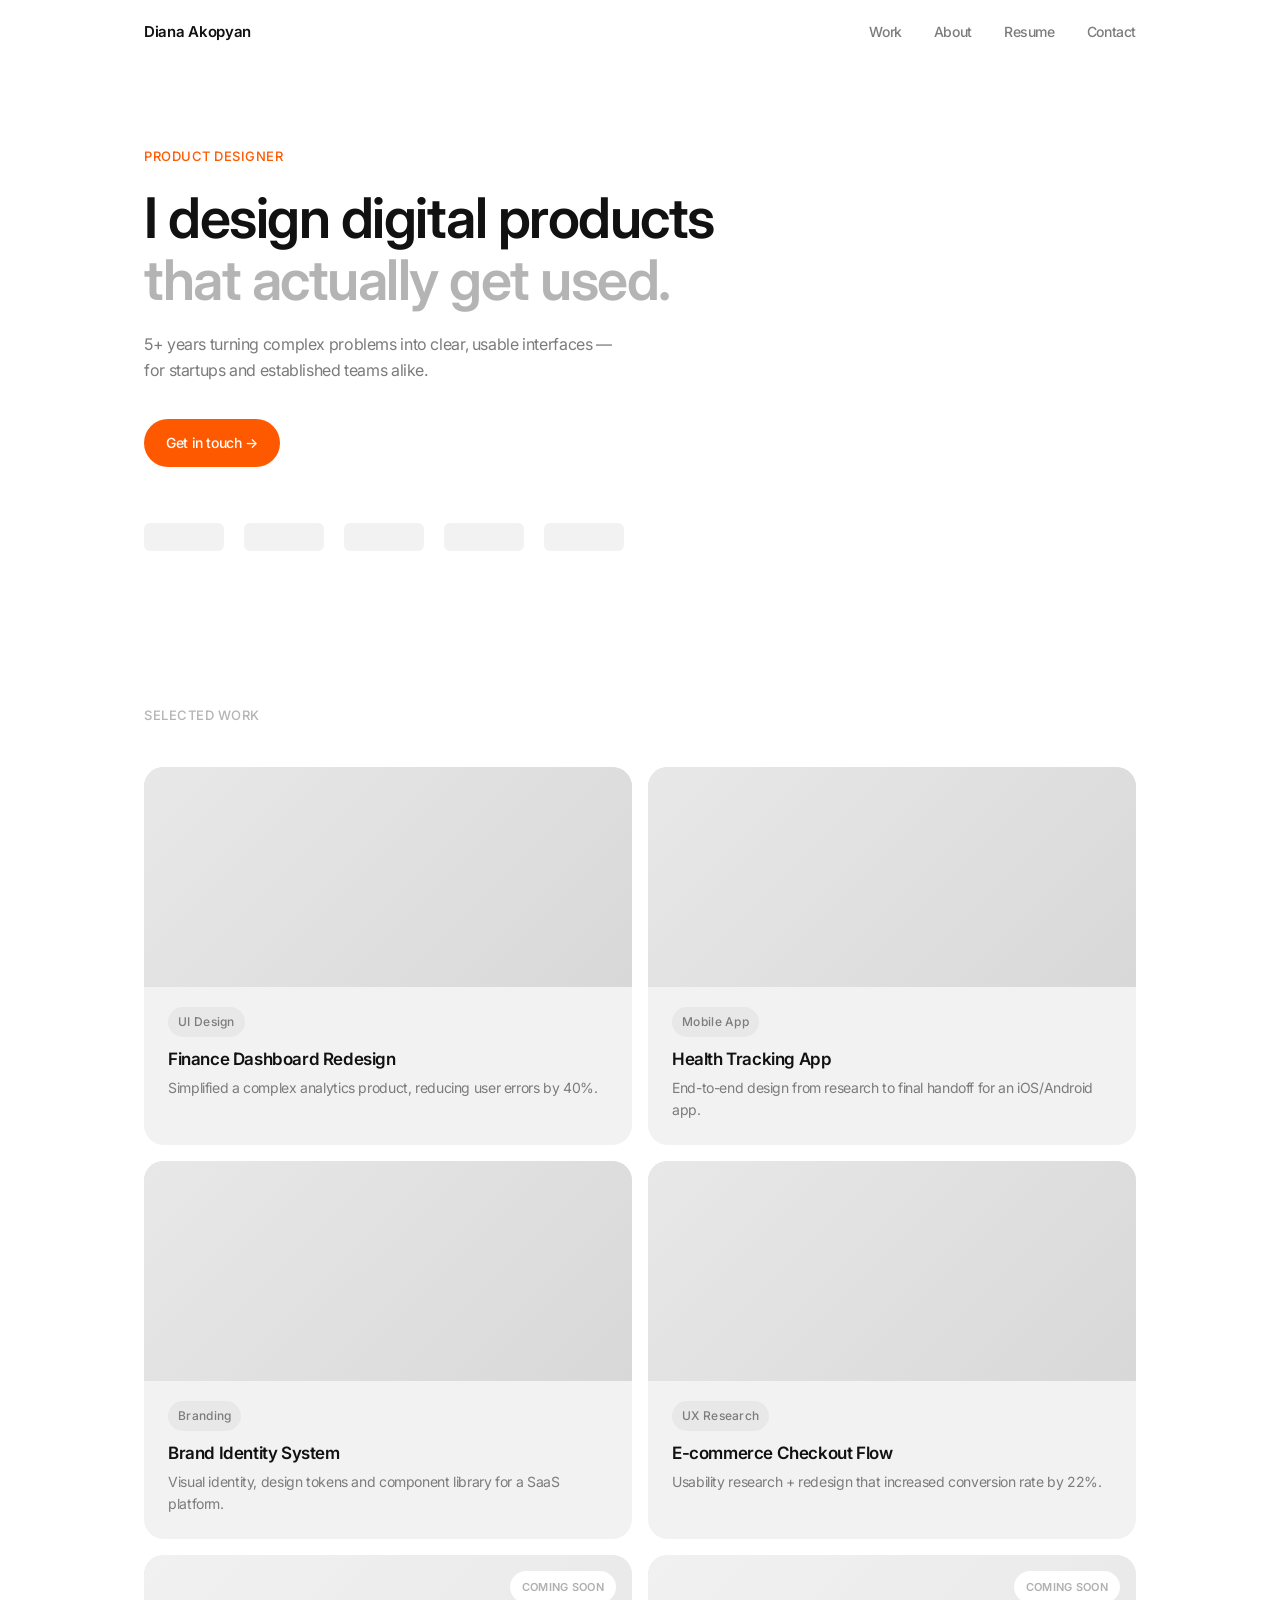
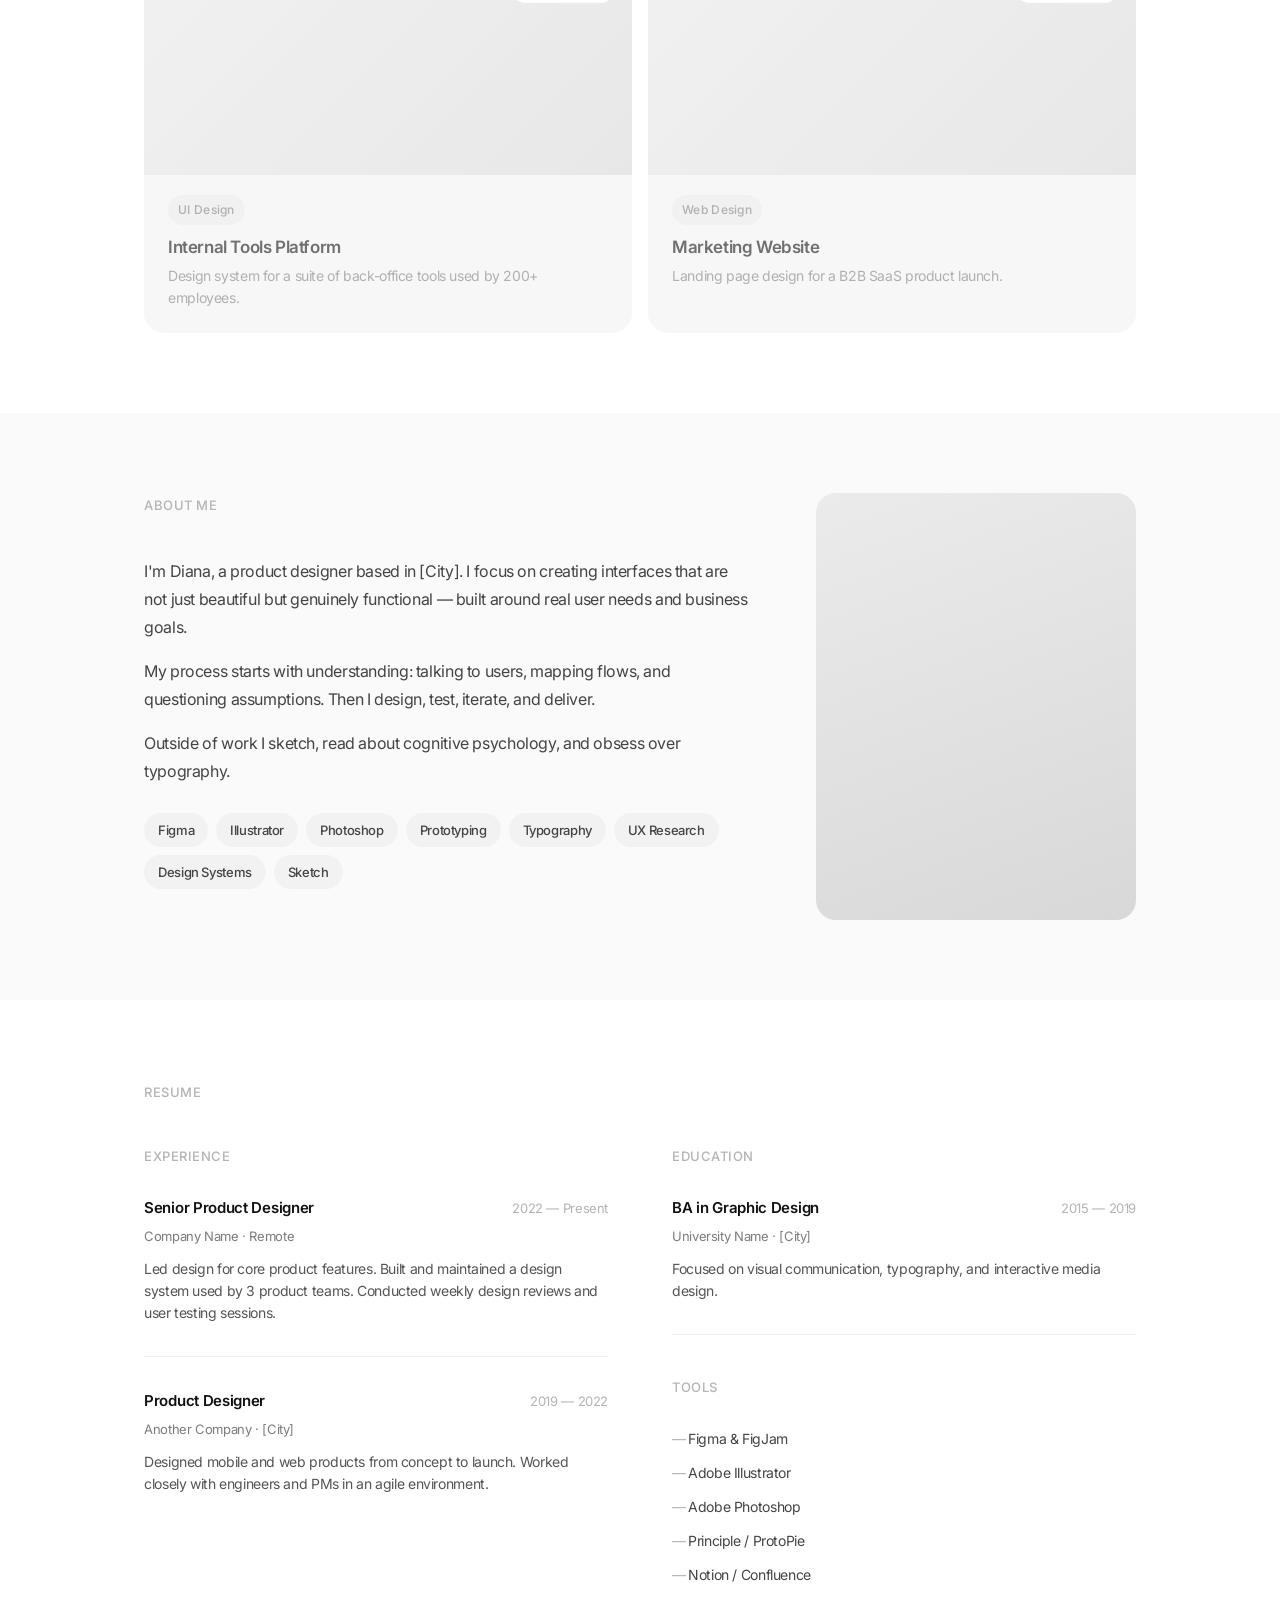
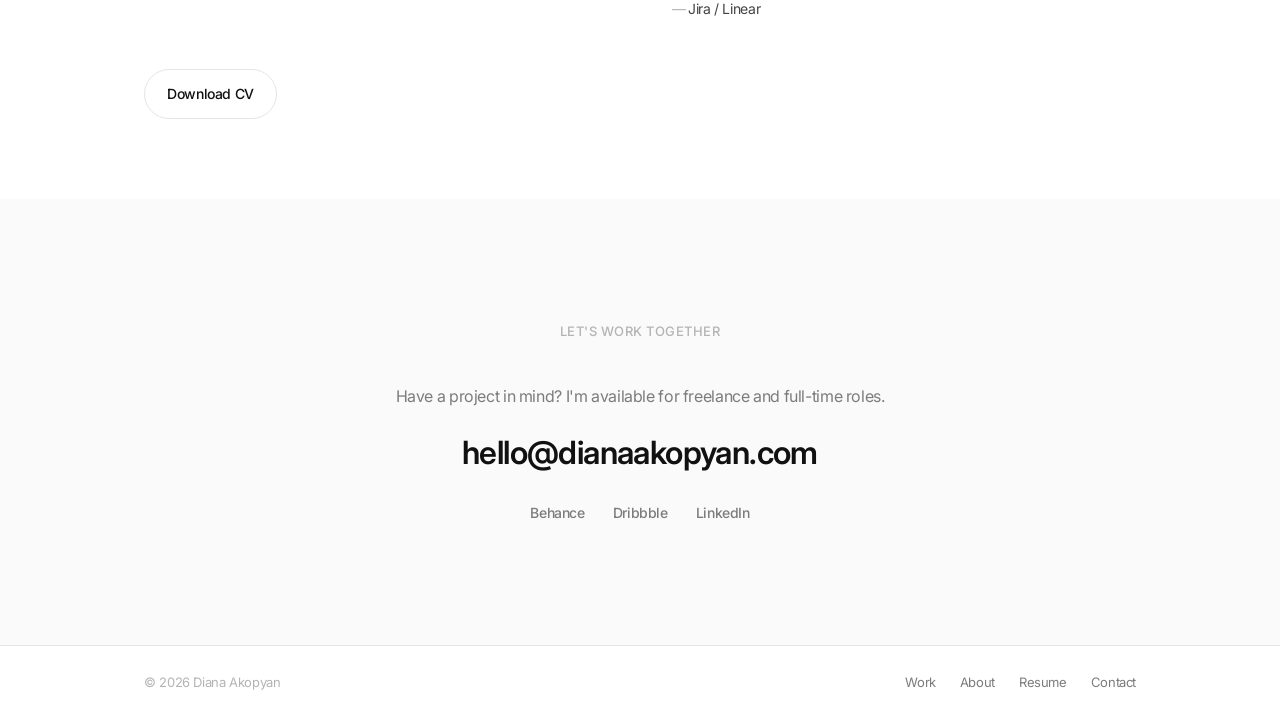
==== index.html @ f7a75a5f "Initial portfolio release" ====
<!DOCTYPE html>
<html lang="en">
<head>
  <meta charset="UTF-8" />
  <meta name="viewport" content="width=device-width, initial-scale=1.0" />
  <title>Diana Akopyan — Designer</title>
  <link rel="preconnect" href="https://fonts.googleapis.com" />
  <link rel="preconnect" href="https://fonts.gstatic.com" crossorigin />
  <link href="https://fonts.googleapis.com/css2?family=Inter:wght@400;500;600&display=swap" rel="stylesheet" />
  <link rel="stylesheet" href="css/styles.css" />
</head>
<body>

  <!-- HEADER -->
  <header class="header" id="header">
    <div class="container header__inner">
      <a href="#" class="header__logo">Diana Akopyan</a>
      <nav class="header__nav">
        <a href="#work" class="header__link">Work</a>
        <a href="#about" class="header__link">About</a>
        <a href="#resume" class="header__link">Resume</a>
        <a href="#contact" class="header__link">Contact</a>
      </nav>
      <button class="header__menu-btn" aria-label="Menu" id="menuBtn">
        <span></span><span></span>
      </button>
    </div>
  </header>

  <!-- MOBILE MENU -->
  <div class="mobile-menu" id="mobileMenu">
    <button class="mobile-menu__close" id="menuClose" aria-label="Close">✕</button>
    <nav class="mobile-menu__nav">
      <a href="#work" class="mobile-menu__link">Work</a>
      <a href="#about" class="mobile-menu__link">About</a>
      <a href="#resume" class="mobile-menu__link">Resume</a>
      <a href="#contact" class="mobile-menu__link">Contact</a>
    </nav>
  </div>

  <!-- HERO -->
  <section class="hero" id="hero">
    <div class="container">
      <p class="hero__label">Product Designer</p>
      <h1 class="hero__title">
        I design digital products<br />
        <span class="hero__title--muted">that actually get used.</span>
      </h1>
      <p class="hero__sub">5+ years turning complex problems into clear, usable interfaces — for startups and established teams alike.</p>
      <a href="#contact" class="btn btn--accent">Get in touch →</a>

      <div class="hero__logos">
        <span class="logo-placeholder"></span>
        <span class="logo-placeholder"></span>
        <span class="logo-placeholder"></span>
        <span class="logo-placeholder"></span>
        <span class="logo-placeholder"></span>
      </div>
    </div>
  </section>

  <!-- WORK -->
  <section class="section" id="work">
    <div class="container">
      <h2 class="section__title">Selected Work</h2>
      <div class="cases">

        <article class="case-card">
          <div class="case-card__image"></div>
          <div class="case-card__body">
            <span class="case-card__tag">UI Design</span>
            <h3 class="case-card__name">Finance Dashboard Redesign</h3>
            <p class="case-card__desc">Simplified a complex analytics product, reducing user errors by 40%.</p>
          </div>
        </article>

        <article class="case-card">
          <div class="case-card__image"></div>
          <div class="case-card__body">
            <span class="case-card__tag">Mobile App</span>
            <h3 class="case-card__name">Health Tracking App</h3>
            <p class="case-card__desc">End-to-end design from research to final handoff for an iOS/Android app.</p>
          </div>
        </article>

        <article class="case-card">
          <div class="case-card__image"></div>
          <div class="case-card__body">
            <span class="case-card__tag">Branding</span>
            <h3 class="case-card__name">Brand Identity System</h3>
            <p class="case-card__desc">Visual identity, design tokens and component library for a SaaS platform.</p>
          </div>
        </article>

        <article class="case-card">
          <div class="case-card__image"></div>
          <div class="case-card__body">
            <span class="case-card__tag">UX Research</span>
            <h3 class="case-card__name">E-commerce Checkout Flow</h3>
            <p class="case-card__desc">Usability research + redesign that increased conversion rate by 22%.</p>
          </div>
        </article>

        <article class="case-card case-card--soon">
          <div class="case-card__image"></div>
          <div class="case-card__body">
            <span class="case-card__tag">UI Design</span>
            <h3 class="case-card__name">Internal Tools Platform</h3>
            <p class="case-card__desc">Design system for a suite of back-office tools used by 200+ employees.</p>
          </div>
          <span class="case-card__badge">Coming soon</span>
        </article>

        <article class="case-card case-card--soon">
          <div class="case-card__image"></div>
          <div class="case-card__body">
            <span class="case-card__tag">Web Design</span>
            <h3 class="case-card__name">Marketing Website</h3>
            <p class="case-card__desc">Landing page design for a B2B SaaS product launch.</p>
          </div>
          <span class="case-card__badge">Coming soon</span>
        </article>

      </div>
    </div>
  </section>

  <!-- ABOUT -->
  <section class="section section--alt" id="about">
    <div class="container about">
      <div class="about__text">
        <h2 class="section__title">About Me</h2>
        <p>I'm Diana, a product designer based in [City]. I focus on creating interfaces that are not just beautiful but genuinely functional — built around real user needs and business goals.</p>
        <p>My process starts with understanding: talking to users, mapping flows, and questioning assumptions. Then I design, test, iterate, and deliver.</p>
        <p>Outside of work I sketch, read about cognitive psychology, and obsess over typography.</p>
        <div class="about__skills">
          <span class="skill-tag">Figma</span>
          <span class="skill-tag">Illustrator</span>
          <span class="skill-tag">Photoshop</span>
          <span class="skill-tag">Prototyping</span>
          <span class="skill-tag">Typography</span>
          <span class="skill-tag">UX Research</span>
          <span class="skill-tag">Design Systems</span>
          <span class="skill-tag">Sketch</span>
        </div>
      </div>
      <div class="about__photo">
        <div class="about__photo-placeholder"></div>
      </div>
    </div>
  </section>

  <!-- RESUME -->
  <section class="section" id="resume">
    <div class="container">
      <h2 class="section__title">Resume</h2>
      <div class="resume">

        <div class="resume__col">
          <h3 class="resume__col-title">Experience</h3>

          <div class="resume__item">
            <div class="resume__item-header">
              <span class="resume__role">Senior Product Designer</span>
              <span class="resume__period">2022 — Present</span>
            </div>
            <span class="resume__company">Company Name · Remote</span>
            <p class="resume__desc">Led design for core product features. Built and maintained a design system used by 3 product teams. Conducted weekly design reviews and user testing sessions.</p>
          </div>

          <div class="resume__item">
            <div class="resume__item-header">
              <span class="resume__role">Product Designer</span>
              <span class="resume__period">2019 — 2022</span>
            </div>
            <span class="resume__company">Another Company · [City]</span>
            <p class="resume__desc">Designed mobile and web products from concept to launch. Worked closely with engineers and PMs in an agile environment.</p>
          </div>
        </div>

        <div class="resume__col">
          <h3 class="resume__col-title">Education</h3>

          <div class="resume__item">
            <div class="resume__item-header">
              <span class="resume__role">BA in Graphic Design</span>
              <span class="resume__period">2015 — 2019</span>
            </div>
            <span class="resume__company">University Name · [City]</span>
            <p class="resume__desc">Focused on visual communication, typography, and interactive media design.</p>
          </div>

          <h3 class="resume__col-title" style="margin-top: 40px;">Tools</h3>
          <ul class="resume__tools">
            <li>Figma & FigJam</li>
            <li>Adobe Illustrator</li>
            <li>Adobe Photoshop</li>
            <li>Principle / ProtoPie</li>
            <li>Notion / Confluence</li>
            <li>Jira / Linear</li>
          </ul>
        </div>

      </div>
      <div class="resume__cta">
        <a href="#" class="btn btn--outline">Download CV</a>
      </div>
    </div>
  </section>

  <!-- CONTACT -->
  <section class="section section--alt" id="contact">
    <div class="container contact">
      <h2 class="section__title">Let's Work Together</h2>
      <p class="contact__sub">Have a project in mind? I'm available for freelance and full-time roles.</p>
      <a href="mailto:hello@dianaakopyan.com" class="contact__email">hello@dianaakopyan.com</a>
      <div class="contact__socials">
        <a href="#" class="contact__social-link">Behance</a>
        <a href="#" class="contact__social-link">Dribbble</a>
        <a href="#" class="contact__social-link">LinkedIn</a>
      </div>
    </div>
  </section>

  <!-- FOOTER -->
  <footer class="footer">
    <div class="container footer__inner">
      <span class="footer__copy">© 2026 Diana Akopyan</span>
      <nav class="footer__nav">
        <a href="#work" class="footer__link">Work</a>
        <a href="#about" class="footer__link">About</a>
        <a href="#resume" class="footer__link">Resume</a>
        <a href="#contact" class="footer__link">Contact</a>
      </nav>
    </div>
  </footer>

  <script src="js/script.js"></script>
</body>
</html>
---- css/styles.css ----
/* ========================
   RESET & BASE
   ======================== */
*, *::before, *::after {
  box-sizing: border-box;
  margin: 0;
  padding: 0;
}

html {
  scroll-behavior: smooth;
}

body {
  font-family: 'Inter', -apple-system, BlinkMacSystemFont, 'Segoe UI', sans-serif;
  font-size: 16px;
  line-height: 24px;
  letter-spacing: -0.375px;
  color: #111111;
  background: #ffffff;
  -webkit-font-smoothing: antialiased;
}

a {
  color: inherit;
  text-decoration: none;
}

ul { list-style: none; }

img { display: block; max-width: 100%; }

/* ========================
   CONTAINER
   ======================== */
.container {
  max-width: 1040px;
  margin: 0 auto;
  padding: 0 20px;
}

@media (min-width: 640px) {
  .container { padding: 0 24px; }
}

/* ========================
   HEADER
   ======================== */
.header {
  position: sticky;
  top: 0;
  z-index: 100;
  background: #ffffff;
  height: 64px;
  border-bottom: 1px solid transparent;
  transition: border-color 0.2s ease;
}

.header.scrolled {
  border-color: #e5e5e5;
}

.header__inner {
  display: flex;
  align-items: center;
  justify-content: space-between;
  height: 100%;
}

.header__logo {
  font-size: 15px;
  font-weight: 600;
  letter-spacing: -0.3px;
  color: #111111;
}

.header__nav {
  display: flex;
  gap: 32px;
}

.header__link {
  font-size: 14px;
  font-weight: 500;
  color: #7c7c7c;
  transition: color 0.15s ease;
}

.header__link:hover,
.header__link.active {
  color: #111111;
}

.header__menu-btn {
  display: none;
  flex-direction: column;
  justify-content: center;
  gap: 5px;
  width: 32px;
  height: 32px;
  background: none;
  border: none;
  cursor: pointer;
  padding: 4px;
}

.header__menu-btn span {
  display: block;
  width: 100%;
  height: 1.5px;
  background: #111111;
  border-radius: 2px;
  transition: 0.2s ease;
}

@media (max-width: 640px) {
  .header__nav { display: none; }
  .header__menu-btn { display: flex; }
}

/* ========================
   MOBILE MENU
   ======================== */
.mobile-menu {
  display: none;
  position: fixed;
  inset: 0;
  z-index: 200;
  background: #ffffff;
  flex-direction: column;
  align-items: center;
  justify-content: center;
  gap: 32px;
}

.mobile-menu.open {
  display: flex;
}

.mobile-menu__close {
  position: absolute;
  top: 20px;
  right: 24px;
  font-size: 20px;
  background: none;
  border: none;
  cursor: pointer;
  color: #111111;
  line-height: 1;
}

.mobile-menu__nav {
  display: flex;
  flex-direction: column;
  align-items: center;
  gap: 28px;
}

.mobile-menu__link {
  font-size: 28px;
  font-weight: 600;
  letter-spacing: -0.5px;
  color: #111111;
  transition: color 0.15s;
}

.mobile-menu__link:hover {
  color: #ff5900;
}

/* ========================
   BUTTONS
   ======================== */
.btn {
  display: inline-flex;
  align-items: center;
  gap: 6px;
  padding: 12px 22px;
  font-family: inherit;
  font-size: 14px;
  font-weight: 500;
  border-radius: 9999px;
  cursor: pointer;
  transition: transform 0.2s ease, box-shadow 0.2s ease, background 0.15s ease;
  border: none;
}

.btn--accent {
  background: #ff5900;
  color: #ffffff;
}

.btn--accent:hover {
  background: #e04f00;
  transform: translateY(-1px);
  box-shadow: 0 4px 16px rgba(255, 89, 0, 0.25);
}

.btn--outline {
  background: transparent;
  color: #111111;
  border: 1.5px solid #e5e5e5;
}

.btn--outline:hover {
  border-color: #111111;
  transform: translateY(-1px);
}

/* ========================
   HERO
   ======================== */
.hero {
  padding: 80px 0 72px;
}

.hero__label {
  font-size: 13px;
  font-weight: 500;
  letter-spacing: 0.5px;
  text-transform: uppercase;
  color: #ff5900;
  margin-bottom: 20px;
}

.hero__title {
  font-size: 48px;
  font-weight: 600;
  line-height: 1.1;
  letter-spacing: -1.5px;
  color: #111111;
  margin-bottom: 20px;
  max-width: 640px;
}

.hero__title--muted {
  color: #b4b4b4;
}

.hero__sub {
  font-size: 16px;
  color: #7c7c7c;
  max-width: 480px;
  margin-bottom: 36px;
  line-height: 26px;
}

.hero__logos {
  display: flex;
  align-items: center;
  gap: 20px;
  margin-top: 56px;
  flex-wrap: wrap;
}

.logo-placeholder {
  display: block;
  width: 80px;
  height: 28px;
  background: #f2f2f2;
  border-radius: 6px;
}

@media (min-width: 640px) {
  .hero__title { font-size: 56px; }
}

/* ========================
   SECTIONS
   ======================== */
.section {
  padding: 80px 0;
}

.section--alt {
  background: #fafafa;
}

.section__title {
  font-size: 13px;
  font-weight: 500;
  letter-spacing: 0.5px;
  text-transform: uppercase;
  color: #b4b4b4;
  margin-bottom: 40px;
}

/* ========================
   CASE CARDS
   ======================== */
.cases {
  display: grid;
  grid-template-columns: 1fr;
  gap: 16px;
}

@media (min-width: 640px) {
  .cases {
    grid-template-columns: repeat(2, 1fr);
  }
}

.case-card {
  position: relative;
  background: #f2f2f2;
  border-radius: 20px;
  overflow: hidden;
  transition: transform 0.2s ease, box-shadow 0.2s ease;
  cursor: pointer;
}

.case-card:hover {
  transform: translateY(-2px);
  box-shadow: 0 8px 32px rgba(0, 0, 0, 0.08);
}

.case-card__image {
  width: 100%;
  height: 220px;
  background: #e0e0e0;
  background-image: linear-gradient(135deg, #e8e8e8 0%, #d8d8d8 100%);
}

.case-card__body {
  padding: 20px 24px 24px;
}

.case-card__tag {
  display: inline-block;
  font-size: 12px;
  font-weight: 500;
  letter-spacing: 0.3px;
  color: #7c7c7c;
  background: #e8e8e8;
  border-radius: 9999px;
  padding: 3px 10px;
  margin-bottom: 10px;
}

.case-card__name {
  font-size: 17px;
  font-weight: 600;
  letter-spacing: -0.4px;
  color: #111111;
  margin-bottom: 6px;
}

.case-card__desc {
  font-size: 14px;
  color: #7c7c7c;
  line-height: 22px;
}

.case-card--soon {
  opacity: 0.6;
  pointer-events: none;
}

.case-card__badge {
  position: absolute;
  top: 16px;
  right: 16px;
  font-size: 11px;
  font-weight: 600;
  letter-spacing: 0.3px;
  text-transform: uppercase;
  background: #ffffff;
  color: #7c7c7c;
  border-radius: 9999px;
  padding: 4px 12px;
}

/* ========================
   ABOUT
   ======================== */
.about {
  display: grid;
  grid-template-columns: 1fr;
  gap: 48px;
  align-items: start;
}

@media (min-width: 640px) {
  .about {
    grid-template-columns: 1fr 320px;
    gap: 64px;
  }
}

.about__text p {
  color: #444444;
  margin-bottom: 16px;
  line-height: 28px;
}

.about__text p:last-of-type {
  margin-bottom: 28px;
}

.about__skills {
  display: flex;
  flex-wrap: wrap;
  gap: 8px;
  margin-top: 8px;
}

.skill-tag {
  font-size: 13px;
  font-weight: 500;
  color: #444444;
  background: #f2f2f2;
  border-radius: 9999px;
  padding: 5px 14px;
}

.about__photo-placeholder {
  width: 100%;
  aspect-ratio: 3 / 4;
  background: #f2f2f2;
  border-radius: 20px;
  background-image: linear-gradient(160deg, #ebebeb 0%, #d8d8d8 100%);
}

/* ========================
   RESUME
   ======================== */
.resume {
  display: grid;
  grid-template-columns: 1fr;
  gap: 48px;
}

@media (min-width: 640px) {
  .resume {
    grid-template-columns: repeat(2, 1fr);
    gap: 64px;
  }
}

.resume__col-title {
  font-size: 13px;
  font-weight: 500;
  letter-spacing: 0.5px;
  text-transform: uppercase;
  color: #b4b4b4;
  margin-bottom: 28px;
}

.resume__item {
  margin-bottom: 32px;
  padding-bottom: 32px;
  border-bottom: 1px solid #f0f0f0;
}

.resume__item:last-child {
  border-bottom: none;
  padding-bottom: 0;
}

.resume__item-header {
  display: flex;
  justify-content: space-between;
  align-items: baseline;
  gap: 12px;
  margin-bottom: 4px;
  flex-wrap: wrap;
}

.resume__role {
  font-size: 15px;
  font-weight: 600;
  letter-spacing: -0.3px;
  color: #111111;
}

.resume__period {
  font-size: 13px;
  color: #b4b4b4;
  white-space: nowrap;
}

.resume__company {
  display: block;
  font-size: 13px;
  color: #7c7c7c;
  margin-bottom: 10px;
}

.resume__desc {
  font-size: 14px;
  color: #555555;
  line-height: 22px;
}

.resume__tools {
  display: flex;
  flex-direction: column;
  gap: 10px;
}

.resume__tools li {
  font-size: 14px;
  color: #444444;
  padding-left: 16px;
  position: relative;
}

.resume__tools li::before {
  content: '—';
  position: absolute;
  left: 0;
  color: #b4b4b4;
}

.resume__cta {
  margin-top: 48px;
}

/* ========================
   CONTACT
   ======================== */
.contact {
  text-align: center;
  padding: 40px 0;
}

.contact__sub {
  font-size: 16px;
  color: #7c7c7c;
  margin-bottom: 32px;
  line-height: 26px;
}

.contact__email {
  display: inline-block;
  font-size: 24px;
  font-weight: 600;
  letter-spacing: -0.6px;
  color: #111111;
  margin-bottom: 36px;
  transition: color 0.15s ease;
}

.contact__email:hover {
  color: #ff5900;
}

@media (min-width: 640px) {
  .contact__email { font-size: 32px; }
}

.contact__socials {
  display: flex;
  justify-content: center;
  gap: 28px;
}

.contact__social-link {
  font-size: 14px;
  font-weight: 500;
  color: #7c7c7c;
  transition: color 0.15s ease;
}

.contact__social-link:hover {
  color: #111111;
}

/* ========================
   FOOTER
   ======================== */
.footer {
  padding: 24px 0;
  border-top: 1px solid #e5e5e5;
}

.footer__inner {
  display: flex;
  align-items: center;
  justify-content: space-between;
  flex-wrap: wrap;
  gap: 12px;
}

.footer__copy {
  font-size: 13px;
  color: #b4b4b4;
}

.footer__nav {
  display: flex;
  gap: 24px;
}

.footer__link {
  font-size: 13px;
  color: #7c7c7c;
  transition: color 0.15s ease;
}

.footer__link:hover {
  color: #111111;
}
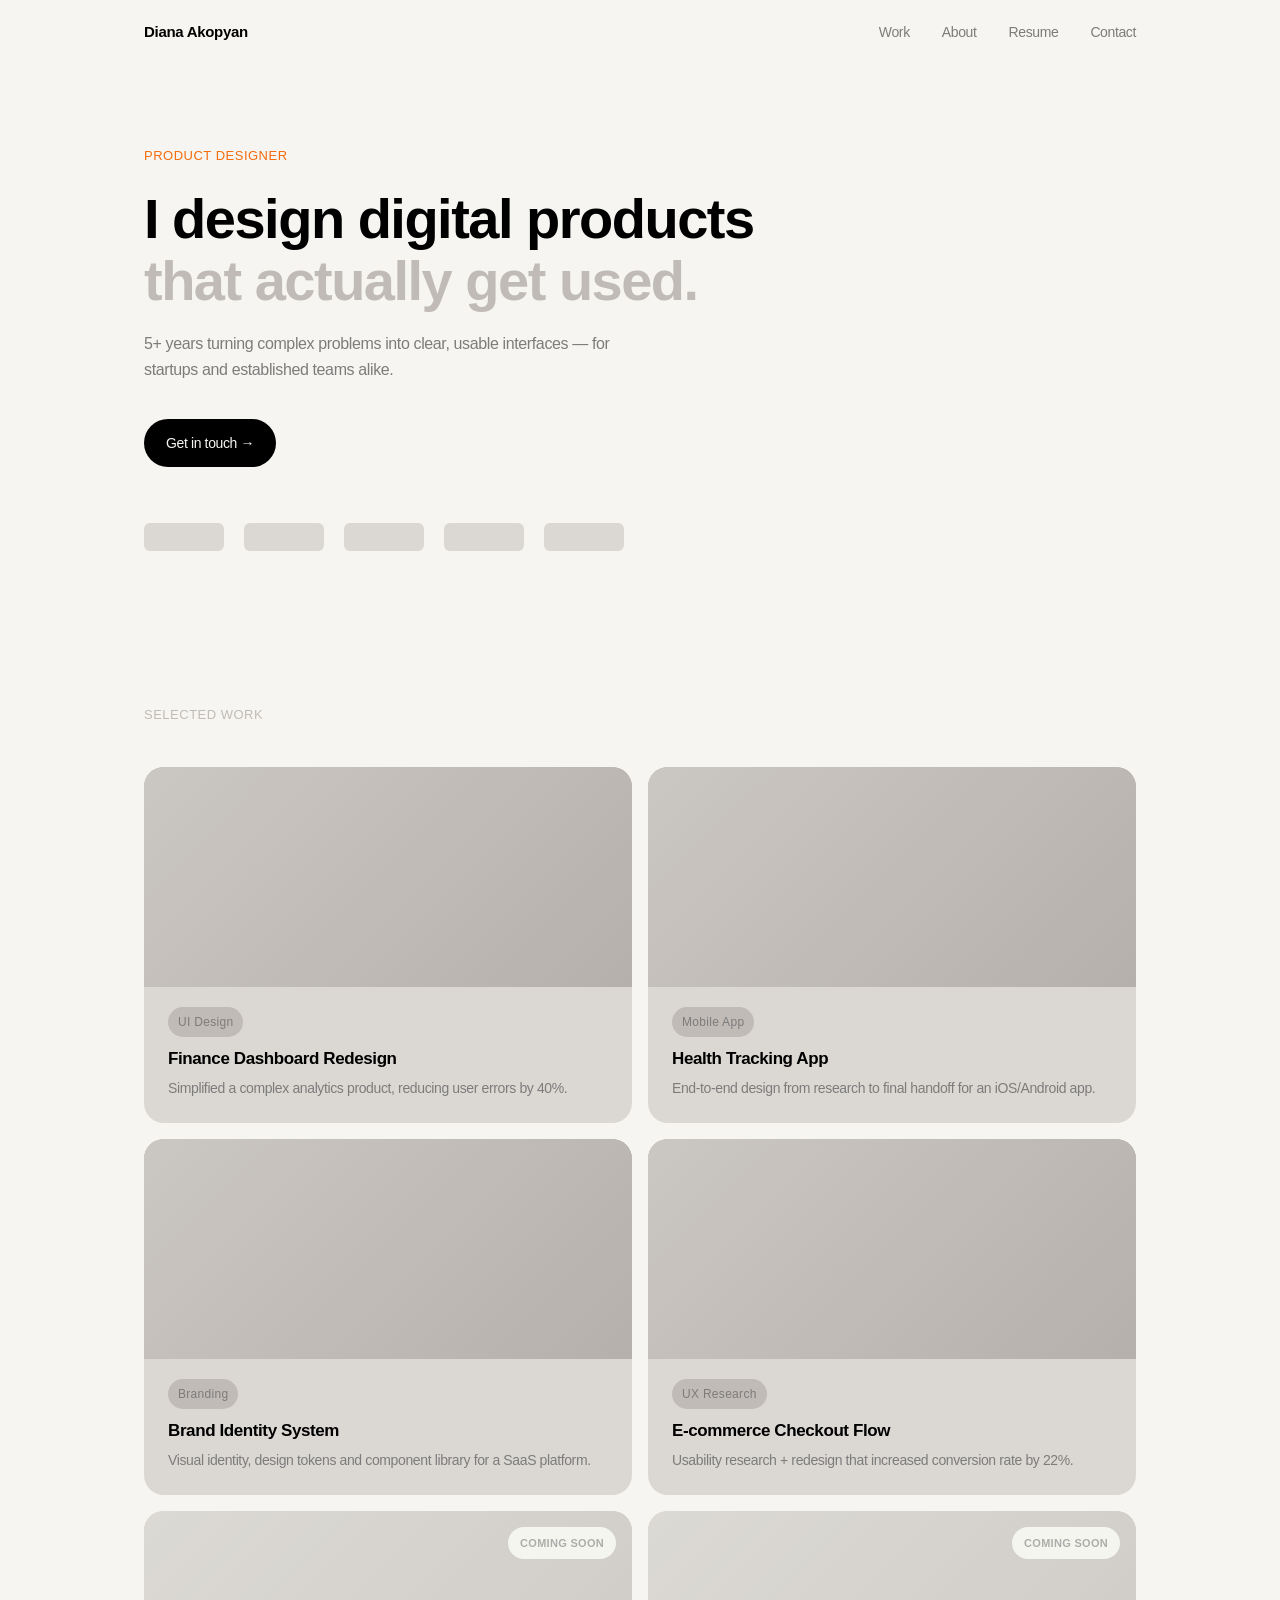
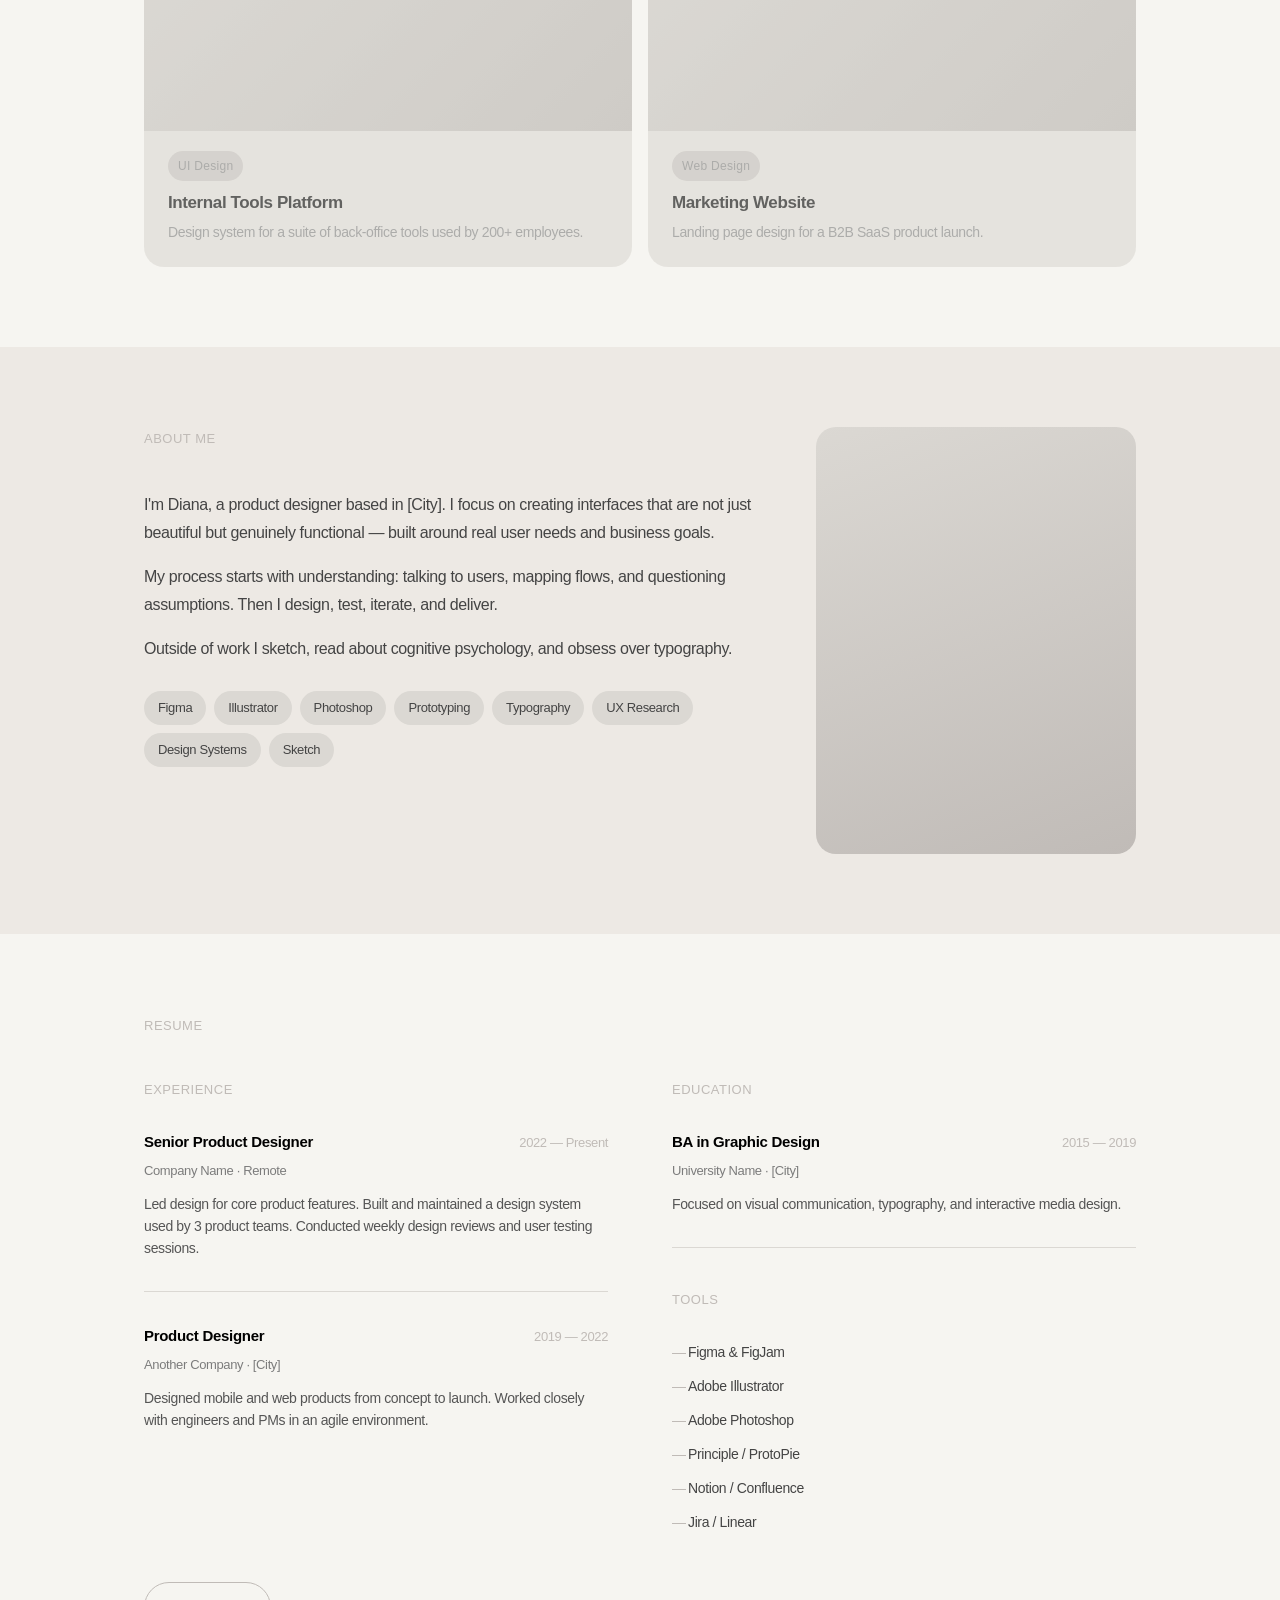
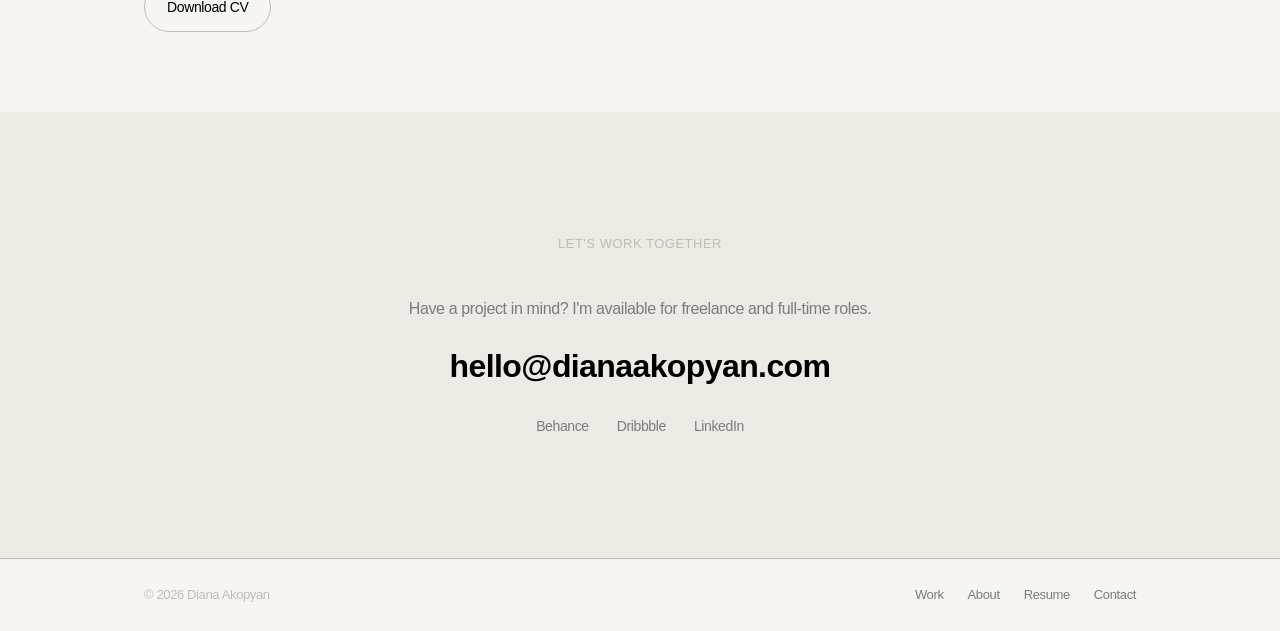
==== commit d2565894: "Update color scheme and font to system stack" ====
--- a/index.html
+++ b/index.html
@@ -4,9 +4,6 @@
   <meta charset="UTF-8" />
   <meta name="viewport" content="width=device-width, initial-scale=1.0" />
   <title>Diana Akopyan — Designer</title>
-  <link rel="preconnect" href="https://fonts.googleapis.com" />
-  <link rel="preconnect" href="https://fonts.gstatic.com" crossorigin />
-  <link href="https://fonts.googleapis.com/css2?family=Inter:wght@400;500;600&display=swap" rel="stylesheet" />
   <link rel="stylesheet" href="css/styles.css" />
 </head>
 <body>
--- a/css/styles.css
+++ b/css/styles.css
@@ -12,12 +12,12 @@
 }
 
 body {
-  font-family: 'Inter', -apple-system, BlinkMacSystemFont, 'Segoe UI', sans-serif;
+  font-family: -apple-system, BlinkMacSystemFont, 'Segoe UI', Roboto, 'Helvetica Neue', sans-serif;
   font-size: 16px;
   line-height: 24px;
   letter-spacing: -0.375px;
-  color: #111111;
-  background: #ffffff;
+  color: #000000;
+  background: #F6F5F1;
   -webkit-font-smoothing: antialiased;
 }
 
@@ -50,14 +50,14 @@
   position: sticky;
   top: 0;
   z-index: 100;
-  background: #ffffff;
+  background: #F6F5F1;
   height: 64px;
   border-bottom: 1px solid transparent;
   transition: border-color 0.2s ease;
 }
 
 .header.scrolled {
-  border-color: #e5e5e5;
+  border-color: #C0BBB7;
 }
 
 .header__inner {
@@ -71,7 +71,7 @@
   font-size: 15px;
   font-weight: 600;
   letter-spacing: -0.3px;
-  color: #111111;
+  color: #000000;
 }
 
 .header__nav {
@@ -88,7 +88,7 @@
 
 .header__link:hover,
 .header__link.active {
-  color: #111111;
+  color: #000000;
 }
 
 .header__menu-btn {
@@ -108,7 +108,7 @@
   display: block;
   width: 100%;
   height: 1.5px;
-  background: #111111;
+  background: #000000;
   border-radius: 2px;
   transition: 0.2s ease;
 }
@@ -126,7 +126,7 @@
   position: fixed;
   inset: 0;
   z-index: 200;
-  background: #ffffff;
+  background: #F6F5F1;
   flex-direction: column;
   align-items: center;
   justify-content: center;
@@ -145,7 +145,7 @@
   background: none;
   border: none;
   cursor: pointer;
-  color: #111111;
+  color: #000000;
   line-height: 1;
 }
 
@@ -160,12 +160,12 @@
   font-size: 28px;
   font-weight: 600;
   letter-spacing: -0.5px;
-  color: #111111;
+  color: #000000;
   transition: color 0.15s;
 }
 
 .mobile-menu__link:hover {
-  color: #ff5900;
+  color: #F46C0E;
 }
 
 /* ========================
@@ -186,24 +186,24 @@
 }
 
 .btn--accent {
-  background: #ff5900;
-  color: #ffffff;
+  background: #000000;
+  color: #F6F5F1;
 }
 
 .btn--accent:hover {
-  background: #e04f00;
+  background: #222222;
   transform: translateY(-1px);
-  box-shadow: 0 4px 16px rgba(255, 89, 0, 0.25);
+  box-shadow: 0 4px 16px rgba(0, 0, 0, 0.15);
 }
 
 .btn--outline {
   background: transparent;
-  color: #111111;
-  border: 1.5px solid #e5e5e5;
+  color: #000000;
+  border: 1.5px solid #C0BBB7;
 }
 
 .btn--outline:hover {
-  border-color: #111111;
+  border-color: #000000;
   transform: translateY(-1px);
 }
 
@@ -219,7 +219,7 @@
   font-weight: 500;
   letter-spacing: 0.5px;
   text-transform: uppercase;
-  color: #ff5900;
+  color: #F46C0E;
   margin-bottom: 20px;
 }
 
@@ -228,13 +228,13 @@
   font-weight: 600;
   line-height: 1.1;
   letter-spacing: -1.5px;
-  color: #111111;
+  color: #000000;
   margin-bottom: 20px;
   max-width: 640px;
 }
 
 .hero__title--muted {
-  color: #b4b4b4;
+  color: #C0BBB7;
 }
 
 .hero__sub {
@@ -257,7 +257,7 @@
   display: block;
   width: 80px;
   height: 28px;
-  background: #f2f2f2;
+  background: #DBD8D3;
   border-radius: 6px;
 }
 
@@ -273,7 +273,7 @@
 }
 
 .section--alt {
-  background: #fafafa;
+  background: #EDE9E4;
 }
 
 .section__title {
@@ -281,7 +281,7 @@
   font-weight: 500;
   letter-spacing: 0.5px;
   text-transform: uppercase;
-  color: #b4b4b4;
+  color: #C0BBB7;
   margin-bottom: 40px;
 }
 
@@ -302,7 +302,7 @@
 
 .case-card {
   position: relative;
-  background: #f2f2f2;
+  background: #DBD8D3;
   border-radius: 20px;
   overflow: hidden;
   transition: transform 0.2s ease, box-shadow 0.2s ease;
@@ -317,8 +317,8 @@
 .case-card__image {
   width: 100%;
   height: 220px;
-  background: #e0e0e0;
-  background-image: linear-gradient(135deg, #e8e8e8 0%, #d8d8d8 100%);
+  background: #C0BBB7;
+  background-image: linear-gradient(135deg, #CBc7c2 0%, #B5B0AB 100%);
 }
 
 .case-card__body {
@@ -331,7 +331,7 @@
   font-weight: 500;
   letter-spacing: 0.3px;
   color: #7c7c7c;
-  background: #e8e8e8;
+  background: #C0BBB7;
   border-radius: 9999px;
   padding: 3px 10px;
   margin-bottom: 10px;
@@ -341,7 +341,7 @@
   font-size: 17px;
   font-weight: 600;
   letter-spacing: -0.4px;
-  color: #111111;
+  color: #000000;
   margin-bottom: 6px;
 }
 
@@ -364,7 +364,7 @@
   font-weight: 600;
   letter-spacing: 0.3px;
   text-transform: uppercase;
-  background: #ffffff;
+  background: #F6F5F1;
   color: #7c7c7c;
   border-radius: 9999px;
   padding: 4px 12px;
@@ -408,7 +408,7 @@
   font-size: 13px;
   font-weight: 500;
   color: #444444;
-  background: #f2f2f2;
+  background: #DBD8D3;
   border-radius: 9999px;
   padding: 5px 14px;
 }
@@ -416,9 +416,9 @@
 .about__photo-placeholder {
   width: 100%;
   aspect-ratio: 3 / 4;
-  background: #f2f2f2;
+  background: #DBD8D3;
   border-radius: 20px;
-  background-image: linear-gradient(160deg, #ebebeb 0%, #d8d8d8 100%);
+  background-image: linear-gradient(160deg, #DBD8D3 0%, #C0BBB7 100%);
 }
 
 /* ========================
@@ -442,14 +442,14 @@
   font-weight: 500;
   letter-spacing: 0.5px;
   text-transform: uppercase;
-  color: #b4b4b4;
+  color: #C0BBB7;
   margin-bottom: 28px;
 }
 
 .resume__item {
   margin-bottom: 32px;
   padding-bottom: 32px;
-  border-bottom: 1px solid #f0f0f0;
+  border-bottom: 1px solid #DBD8D3;
 }
 
 .resume__item:last-child {
@@ -470,12 +470,12 @@
   font-size: 15px;
   font-weight: 600;
   letter-spacing: -0.3px;
-  color: #111111;
+  color: #000000;
 }
 
 .resume__period {
   font-size: 13px;
-  color: #b4b4b4;
+  color: #C0BBB7;
   white-space: nowrap;
 }
 
@@ -509,7 +509,7 @@
   content: '—';
   position: absolute;
   left: 0;
-  color: #b4b4b4;
+  color: #C0BBB7;
 }
 
 .resume__cta {
@@ -536,13 +536,13 @@
   font-size: 24px;
   font-weight: 600;
   letter-spacing: -0.6px;
-  color: #111111;
+  color: #000000;
   margin-bottom: 36px;
   transition: color 0.15s ease;
 }
 
 .contact__email:hover {
-  color: #ff5900;
+  color: #F46C0E;
 }
 
 @media (min-width: 640px) {
@@ -563,7 +563,7 @@
 }
 
 .contact__social-link:hover {
-  color: #111111;
+  color: #000000;
 }
 
 /* ========================
@@ -571,7 +571,7 @@
    ======================== */
 .footer {
   padding: 24px 0;
-  border-top: 1px solid #e5e5e5;
+  border-top: 1px solid #C0BBB7;
 }
 
 .footer__inner {
@@ -584,7 +584,7 @@
 
 .footer__copy {
   font-size: 13px;
-  color: #b4b4b4;
+  color: #C0BBB7;
 }
 
 .footer__nav {
@@ -599,5 +599,5 @@
 }
 
 .footer__link:hover {
-  color: #111111;
-}
+  color: #000000;
+}
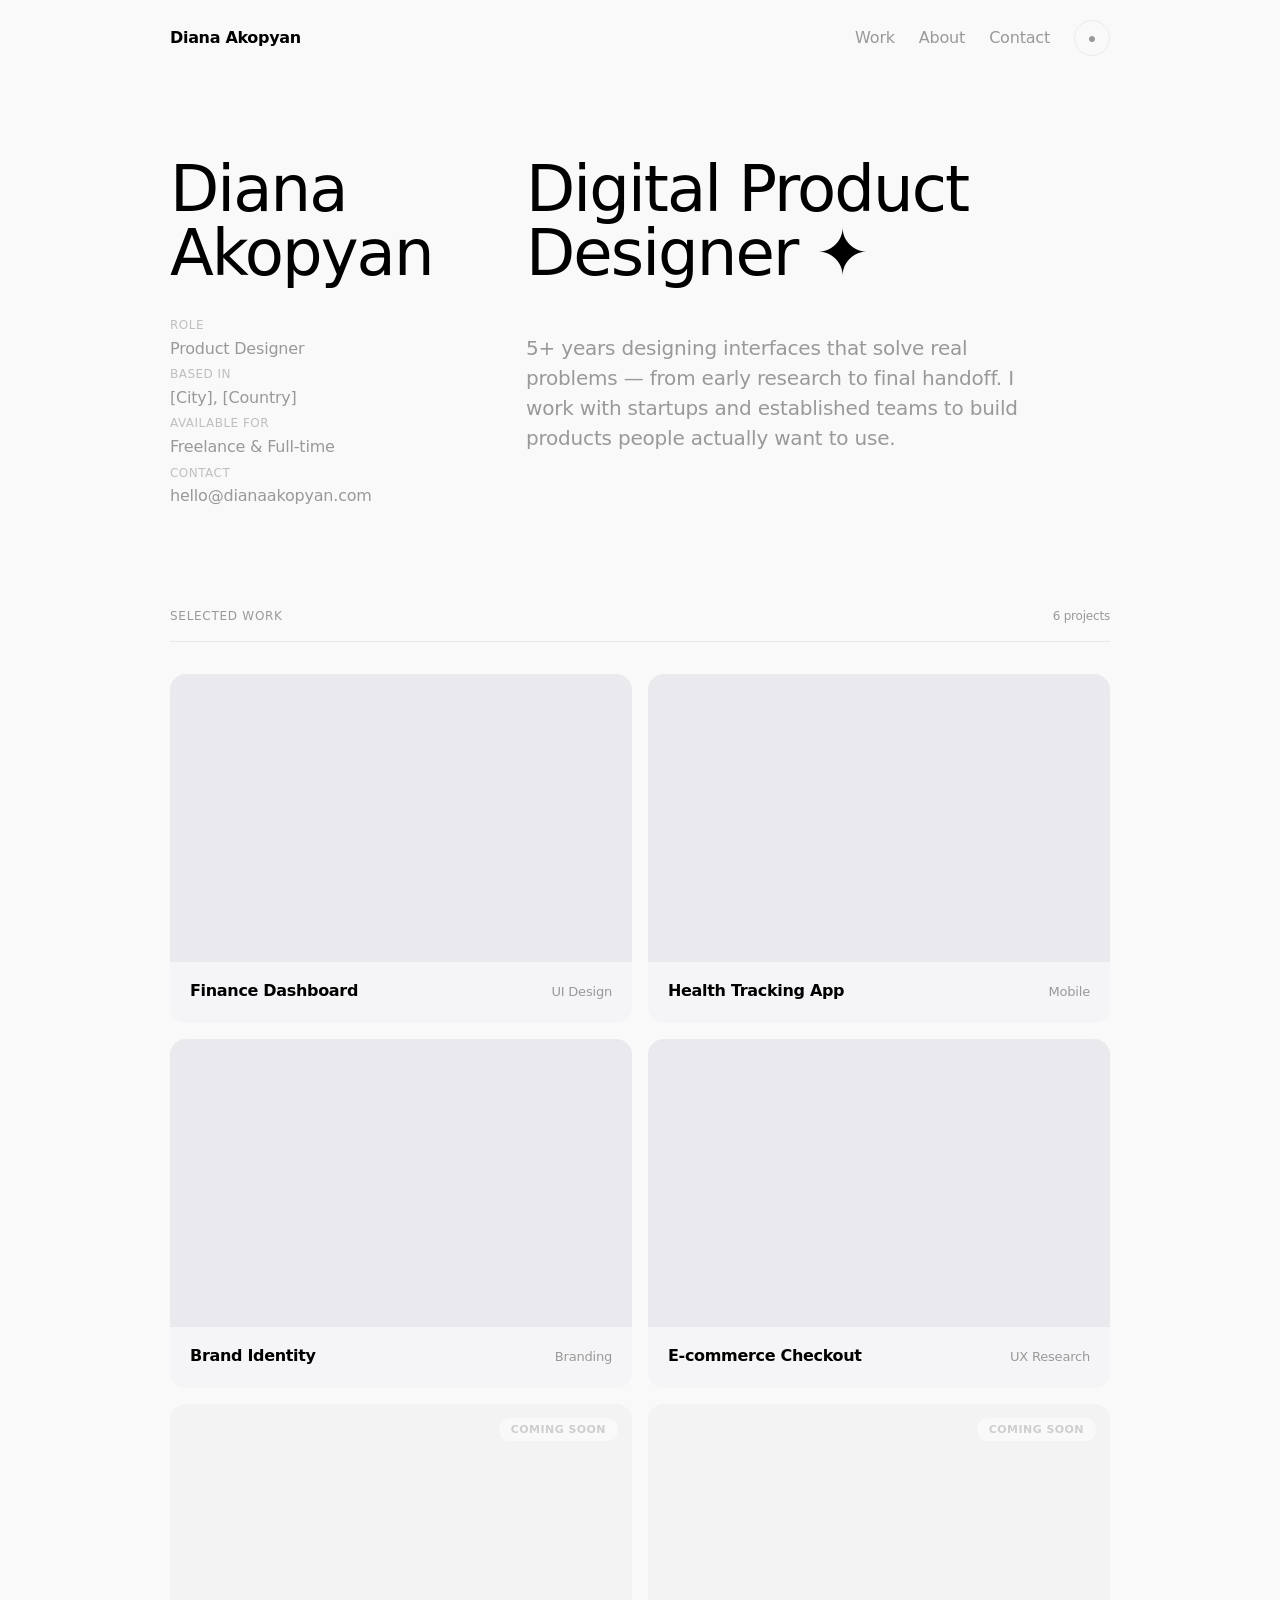
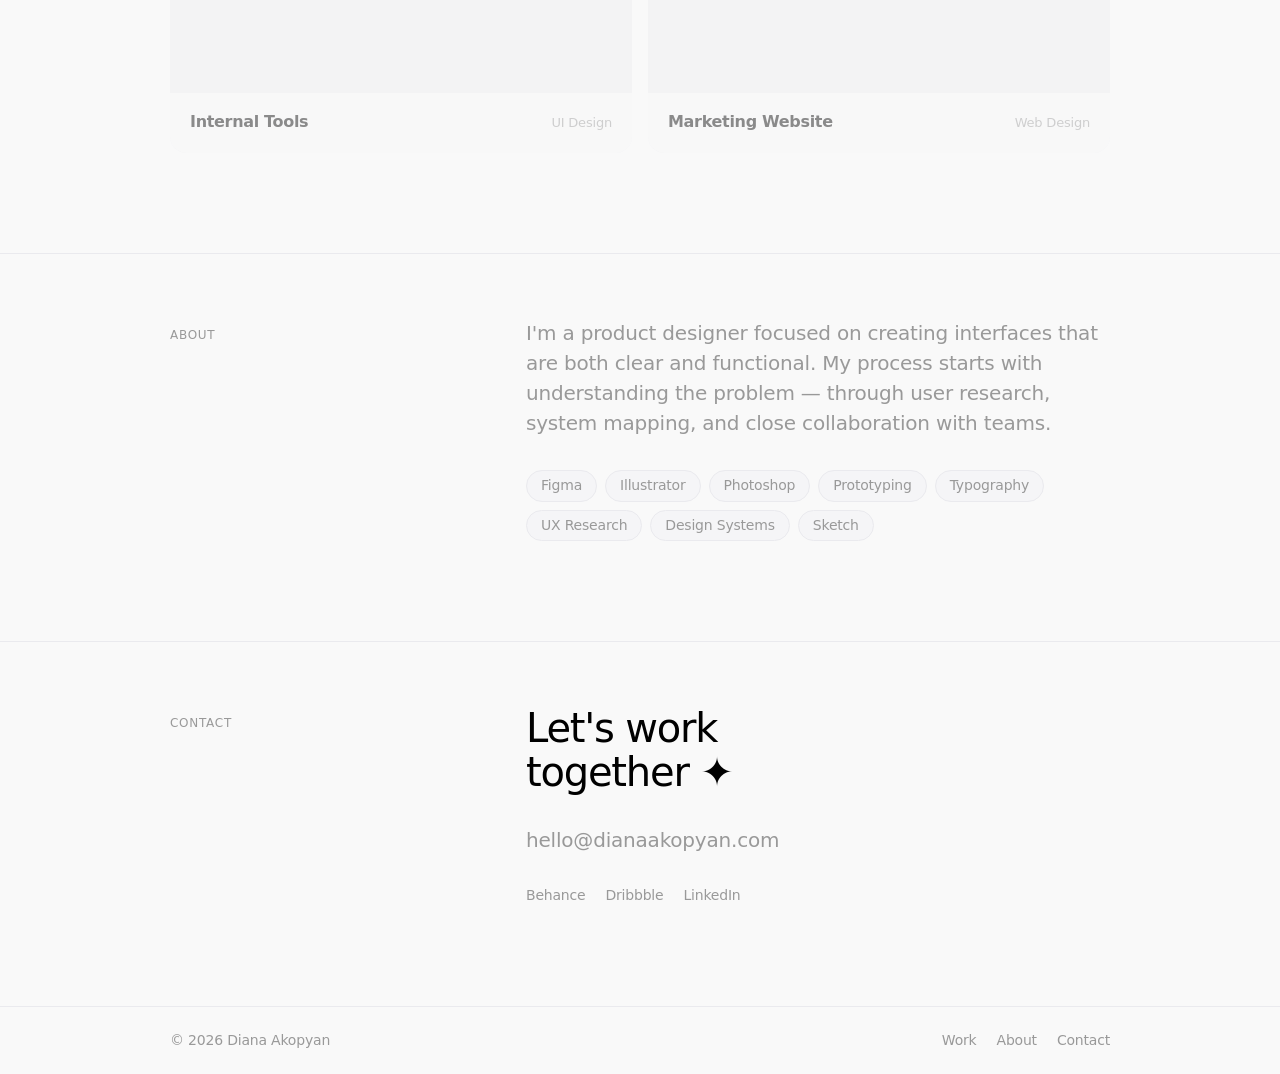
==== commit 21a17ed2: "Redesign: new layout, dark mode, case study pages" ====
--- a/index.html
+++ b/index.html
@@ -1,5 +1,5 @@
 <!DOCTYPE html>
-<html lang="en">
+<html lang="en" data-theme="light">
 <head>
   <meta charset="UTF-8" />
   <meta name="viewport" content="width=device-width, initial-scale=1.0" />
@@ -10,15 +10,15 @@
 
   <!-- HEADER -->
   <header class="header" id="header">
-    <div class="container header__inner">
+    <div class="wrap header__inner">
       <a href="#" class="header__logo">Diana Akopyan</a>
       <nav class="header__nav">
         <a href="#work" class="header__link">Work</a>
         <a href="#about" class="header__link">About</a>
-        <a href="#resume" class="header__link">Resume</a>
         <a href="#contact" class="header__link">Contact</a>
+        <button class="theme-toggle" id="themeToggle" aria-label="Toggle theme">●</button>
       </nav>
-      <button class="header__menu-btn" aria-label="Menu" id="menuBtn">
+      <button class="header__menu-btn" id="menuBtn" aria-label="Menu">
         <span></span><span></span>
       </button>
     </div>
@@ -30,203 +30,167 @@
     <nav class="mobile-menu__nav">
       <a href="#work" class="mobile-menu__link">Work</a>
       <a href="#about" class="mobile-menu__link">About</a>
-      <a href="#resume" class="mobile-menu__link">Resume</a>
       <a href="#contact" class="mobile-menu__link">Contact</a>
     </nav>
   </div>
 
-  <!-- HERO -->
-  <section class="hero" id="hero">
-    <div class="container">
-      <p class="hero__label">Product Designer</p>
-      <h1 class="hero__title">
-        I design digital products<br />
-        <span class="hero__title--muted">that actually get used.</span>
-      </h1>
-      <p class="hero__sub">5+ years turning complex problems into clear, usable interfaces — for startups and established teams alike.</p>
-      <a href="#contact" class="btn btn--accent">Get in touch →</a>
-
-      <div class="hero__logos">
-        <span class="logo-placeholder"></span>
-        <span class="logo-placeholder"></span>
-        <span class="logo-placeholder"></span>
-        <span class="logo-placeholder"></span>
-        <span class="logo-placeholder"></span>
-      </div>
-    </div>
-  </section>
-
-  <!-- WORK -->
-  <section class="section" id="work">
-    <div class="container">
-      <h2 class="section__title">Selected Work</h2>
-      <div class="cases">
-
-        <article class="case-card">
-          <div class="case-card__image"></div>
-          <div class="case-card__body">
-            <span class="case-card__tag">UI Design</span>
-            <h3 class="case-card__name">Finance Dashboard Redesign</h3>
-            <p class="case-card__desc">Simplified a complex analytics product, reducing user errors by 40%.</p>
-          </div>
-        </article>
-
-        <article class="case-card">
-          <div class="case-card__image"></div>
-          <div class="case-card__body">
-            <span class="case-card__tag">Mobile App</span>
-            <h3 class="case-card__name">Health Tracking App</h3>
-            <p class="case-card__desc">End-to-end design from research to final handoff for an iOS/Android app.</p>
-          </div>
-        </article>
-
-        <article class="case-card">
-          <div class="case-card__image"></div>
-          <div class="case-card__body">
-            <span class="case-card__tag">Branding</span>
-            <h3 class="case-card__name">Brand Identity System</h3>
-            <p class="case-card__desc">Visual identity, design tokens and component library for a SaaS platform.</p>
-          </div>
-        </article>
-
-        <article class="case-card">
-          <div class="case-card__image"></div>
-          <div class="case-card__body">
-            <span class="case-card__tag">UX Research</span>
-            <h3 class="case-card__name">E-commerce Checkout Flow</h3>
-            <p class="case-card__desc">Usability research + redesign that increased conversion rate by 22%.</p>
-          </div>
-        </article>
-
-        <article class="case-card case-card--soon">
-          <div class="case-card__image"></div>
-          <div class="case-card__body">
-            <span class="case-card__tag">UI Design</span>
-            <h3 class="case-card__name">Internal Tools Platform</h3>
-            <p class="case-card__desc">Design system for a suite of back-office tools used by 200+ employees.</p>
-          </div>
-          <span class="case-card__badge">Coming soon</span>
-        </article>
-
-        <article class="case-card case-card--soon">
-          <div class="case-card__image"></div>
-          <div class="case-card__body">
-            <span class="case-card__tag">Web Design</span>
-            <h3 class="case-card__name">Marketing Website</h3>
-            <p class="case-card__desc">Landing page design for a B2B SaaS product launch.</p>
-          </div>
-          <span class="case-card__badge">Coming soon</span>
-        </article>
-
-      </div>
-    </div>
-  </section>
-
-  <!-- ABOUT -->
-  <section class="section section--alt" id="about">
-    <div class="container about">
-      <div class="about__text">
-        <h2 class="section__title">About Me</h2>
-        <p>I'm Diana, a product designer based in [City]. I focus on creating interfaces that are not just beautiful but genuinely functional — built around real user needs and business goals.</p>
-        <p>My process starts with understanding: talking to users, mapping flows, and questioning assumptions. Then I design, test, iterate, and deliver.</p>
-        <p>Outside of work I sketch, read about cognitive psychology, and obsess over typography.</p>
-        <div class="about__skills">
-          <span class="skill-tag">Figma</span>
-          <span class="skill-tag">Illustrator</span>
-          <span class="skill-tag">Photoshop</span>
-          <span class="skill-tag">Prototyping</span>
-          <span class="skill-tag">Typography</span>
-          <span class="skill-tag">UX Research</span>
-          <span class="skill-tag">Design Systems</span>
-          <span class="skill-tag">Sketch</span>
-        </div>
-      </div>
-      <div class="about__photo">
-        <div class="about__photo-placeholder"></div>
-      </div>
-    </div>
-  </section>
-
-  <!-- RESUME -->
-  <section class="section" id="resume">
-    <div class="container">
-      <h2 class="section__title">Resume</h2>
-      <div class="resume">
-
-        <div class="resume__col">
-          <h3 class="resume__col-title">Experience</h3>
-
-          <div class="resume__item">
-            <div class="resume__item-header">
-              <span class="resume__role">Senior Product Designer</span>
-              <span class="resume__period">2022 — Present</span>
-            </div>
-            <span class="resume__company">Company Name · Remote</span>
-            <p class="resume__desc">Led design for core product features. Built and maintained a design system used by 3 product teams. Conducted weekly design reviews and user testing sessions.</p>
-          </div>
-
-          <div class="resume__item">
-            <div class="resume__item-header">
-              <span class="resume__role">Product Designer</span>
-              <span class="resume__period">2019 — 2022</span>
-            </div>
-            <span class="resume__company">Another Company · [City]</span>
-            <p class="resume__desc">Designed mobile and web products from concept to launch. Worked closely with engineers and PMs in an agile environment.</p>
-          </div>
-        </div>
-
-        <div class="resume__col">
-          <h3 class="resume__col-title">Education</h3>
-
-          <div class="resume__item">
-            <div class="resume__item-header">
-              <span class="resume__role">BA in Graphic Design</span>
-              <span class="resume__period">2015 — 2019</span>
-            </div>
-            <span class="resume__company">University Name · [City]</span>
-            <p class="resume__desc">Focused on visual communication, typography, and interactive media design.</p>
-          </div>
-
-          <h3 class="resume__col-title" style="margin-top: 40px;">Tools</h3>
-          <ul class="resume__tools">
-            <li>Figma & FigJam</li>
-            <li>Adobe Illustrator</li>
-            <li>Adobe Photoshop</li>
-            <li>Principle / ProtoPie</li>
-            <li>Notion / Confluence</li>
-            <li>Jira / Linear</li>
-          </ul>
-        </div>
-
-      </div>
-      <div class="resume__cta">
-        <a href="#" class="btn btn--outline">Download CV</a>
-      </div>
-    </div>
-  </section>
-
-  <!-- CONTACT -->
-  <section class="section section--alt" id="contact">
-    <div class="container contact">
-      <h2 class="section__title">Let's Work Together</h2>
-      <p class="contact__sub">Have a project in mind? I'm available for freelance and full-time roles.</p>
-      <a href="mailto:hello@dianaakopyan.com" class="contact__email">hello@dianaakopyan.com</a>
-      <div class="contact__socials">
-        <a href="#" class="contact__social-link">Behance</a>
-        <a href="#" class="contact__social-link">Dribbble</a>
-        <a href="#" class="contact__social-link">LinkedIn</a>
-      </div>
-    </div>
-  </section>
+  <main>
+
+    <!-- HERO -->
+    <section class="hero" id="hero">
+      <div class="wrap">
+        <div class="intro-grid">
+          <div class="intro-grid__left">
+            <h1 class="intro-grid__name">Diana<br />Akopyan</h1>
+            <div class="intro-grid__meta">
+              <div class="intro-grid__meta-item">
+                <span class="intro-grid__meta-label">Role</span>
+                Product Designer
+              </div>
+              <div class="intro-grid__meta-item">
+                <span class="intro-grid__meta-label">Based in</span>
+                [City], [Country]
+              </div>
+              <div class="intro-grid__meta-item">
+                <span class="intro-grid__meta-label">Available for</span>
+                Freelance & Full-time
+              </div>
+              <div class="intro-grid__meta-item">
+                <span class="intro-grid__meta-label">Contact</span>
+                <a href="mailto:hello@dianaakopyan.com">hello@dianaakopyan.com</a>
+              </div>
+            </div>
+          </div>
+          <div class="intro-grid__right">
+            <p class="intro-grid__role">Digital Product<br />Designer ✦</p>
+            <p class="intro-grid__bio">
+              5+ years designing interfaces that solve real problems — from early research to final handoff. I work with startups and established teams to build products people actually want to use.
+            </p>
+          </div>
+        </div>
+      </div>
+    </section>
+
+    <!-- WORK -->
+    <section class="work" id="work">
+      <div class="wrap">
+        <div class="work__header">
+          <span class="work__title">Selected Work</span>
+          <span class="work__count">6 projects</span>
+        </div>
+        <div class="work__grid">
+
+          <a href="cases/finance-dashboard.html" class="work__card">
+            <div class="work__card-image"></div>
+            <div class="work__card-body">
+              <span class="work__card-name">Finance Dashboard</span>
+              <span class="work__card-tag">UI Design</span>
+            </div>
+          </a>
+
+          <a href="cases/health-app.html" class="work__card">
+            <div class="work__card-image"></div>
+            <div class="work__card-body">
+              <span class="work__card-name">Health Tracking App</span>
+              <span class="work__card-tag">Mobile</span>
+            </div>
+          </a>
+
+          <a href="cases/brand-identity.html" class="work__card">
+            <div class="work__card-image"></div>
+            <div class="work__card-body">
+              <span class="work__card-name">Brand Identity</span>
+              <span class="work__card-tag">Branding</span>
+            </div>
+          </a>
+
+          <a href="cases/ecommerce.html" class="work__card">
+            <div class="work__card-image"></div>
+            <div class="work__card-body">
+              <span class="work__card-name">E-commerce Checkout</span>
+              <span class="work__card-tag">UX Research</span>
+            </div>
+          </a>
+
+          <div class="work__card work__card--soon">
+            <div class="work__card-image">
+              <span class="work__card-soon-badge">Coming soon</span>
+            </div>
+            <div class="work__card-body">
+              <span class="work__card-name">Internal Tools</span>
+              <span class="work__card-tag">UI Design</span>
+            </div>
+          </div>
+
+          <div class="work__card work__card--soon">
+            <div class="work__card-image">
+              <span class="work__card-soon-badge">Coming soon</span>
+            </div>
+            <div class="work__card-body">
+              <span class="work__card-name">Marketing Website</span>
+              <span class="work__card-tag">Web Design</span>
+            </div>
+          </div>
+
+        </div>
+      </div>
+    </section>
+
+    <!-- ABOUT -->
+    <section class="about" id="about">
+      <div class="wrap">
+        <div class="about__grid">
+          <div>
+            <span class="about__label">About</span>
+          </div>
+          <div class="about__content">
+            <p class="about__text">
+              I'm a product designer focused on creating interfaces that are both clear and functional. My process starts with understanding the problem — through user research, system mapping, and close collaboration with teams.
+            </p>
+            <div class="about__skills">
+              <span class="skill-tag">Figma</span>
+              <span class="skill-tag">Illustrator</span>
+              <span class="skill-tag">Photoshop</span>
+              <span class="skill-tag">Prototyping</span>
+              <span class="skill-tag">Typography</span>
+              <span class="skill-tag">UX Research</span>
+              <span class="skill-tag">Design Systems</span>
+              <span class="skill-tag">Sketch</span>
+            </div>
+          </div>
+        </div>
+      </div>
+    </section>
+
+    <!-- CONTACT -->
+    <section class="contact" id="contact">
+      <div class="wrap">
+        <div class="contact__grid">
+          <div>
+            <span class="contact__label">Contact</span>
+          </div>
+          <div class="contact__content">
+            <p class="contact__headline">Let's work<br />together ✦</p>
+            <a href="mailto:hello@dianaakopyan.com" class="contact__email">hello@dianaakopyan.com</a>
+            <div class="contact__socials">
+              <a href="#" class="contact__social-link">Behance</a>
+              <a href="#" class="contact__social-link">Dribbble</a>
+              <a href="#" class="contact__social-link">LinkedIn</a>
+            </div>
+          </div>
+        </div>
+      </div>
+    </section>
+
+  </main>
 
   <!-- FOOTER -->
   <footer class="footer">
-    <div class="container footer__inner">
+    <div class="wrap footer__inner">
       <span class="footer__copy">© 2026 Diana Akopyan</span>
       <nav class="footer__nav">
         <a href="#work" class="footer__link">Work</a>
         <a href="#about" class="footer__link">About</a>
-        <a href="#resume" class="footer__link">Resume</a>
         <a href="#contact" class="footer__link">Contact</a>
       </nav>
     </div>
--- a/css/styles.css
+++ b/css/styles.css
@@ -1,3 +1,26 @@
+/* ========================
+   CSS VARIABLES (light/dark)
+   ======================== */
+:root {
+  --bg:         #F9F9F9;
+  --text:       #000000;
+  --muted:      #999999;
+  --border:     #EAEAEE;
+  --card-bg:    #F5F5F7;
+  --card-image: #EAEAEE;
+  --hover-bg:   #F0F0F2;
+}
+
+[data-theme="dark"] {
+  --bg:         #000000;
+  --text:       #F9F9F9;
+  --muted:      #666666;
+  --border:     #1A1A1A;
+  --card-bg:    #111111;
+  --card-image: #1C1C1C;
+  --hover-bg:   #161616;
+}
+
 /* ========================
    RESET & BASE
    ======================== */
@@ -12,13 +35,15 @@
 }
 
 body {
-  font-family: -apple-system, BlinkMacSystemFont, 'Segoe UI', Roboto, 'Helvetica Neue', sans-serif;
-  font-size: 16px;
-  line-height: 24px;
-  letter-spacing: -0.375px;
-  color: #000000;
-  background: #F6F5F1;
+  font-family: -apple-system, "system-ui", "Segoe UI", Roboto, "Helvetica Neue", sans-serif;
+  font-size: 20px;
+  font-weight: 500;
+  line-height: 1.4;
+  letter-spacing: -0.01em;
+  color: var(--text);
+  background: var(--bg);
   -webkit-font-smoothing: antialiased;
+  transition: background 0.3s ease, color 0.3s ease;
 }
 
 a {
@@ -27,20 +52,15 @@
 }
 
 ul { list-style: none; }
-
 img { display: block; max-width: 100%; }
 
 /* ========================
-   CONTAINER
-   ======================== */
-.container {
-  max-width: 1040px;
+   CONTAINER / WRAP
+   ======================== */
+.wrap {
+  max-width: 940px;
+  width: 90%;
   margin: 0 auto;
-  padding: 0 20px;
-}
-
-@media (min-width: 640px) {
-  .container { padding: 0 24px; }
 }
 
 /* ========================
@@ -50,47 +70,70 @@
   position: sticky;
   top: 0;
   z-index: 100;
-  background: #F6F5F1;
-  height: 64px;
+  background: var(--bg);
+  transition: background 0.3s ease, border-color 0.2s ease;
   border-bottom: 1px solid transparent;
-  transition: border-color 0.2s ease;
+  padding: 20px 0;
 }
 
 .header.scrolled {
-  border-color: #C0BBB7;
+  border-color: var(--border);
 }
 
 .header__inner {
   display: flex;
   align-items: center;
   justify-content: space-between;
-  height: 100%;
+  gap: 24px;
 }
 
 .header__logo {
-  font-size: 15px;
+  font-size: 16px;
   font-weight: 600;
-  letter-spacing: -0.3px;
-  color: #000000;
+  letter-spacing: -0.02em;
+  color: var(--text);
+  white-space: nowrap;
 }
 
 .header__nav {
   display: flex;
-  gap: 32px;
+  align-items: center;
+  gap: 24px;
 }
 
 .header__link {
+  font-size: 16px;
+  font-weight: 500;
+  color: var(--muted);
+  transition: color 0.2s ease;
+}
+
+.header__link:hover {
+  color: var(--text);
+}
+
+.theme-toggle {
+  width: 36px;
+  height: 36px;
+  display: flex;
+  align-items: center;
+  justify-content: center;
+  border-radius: 50%;
+  border: 1px solid var(--border);
+  background: none;
+  cursor: pointer;
+  color: var(--muted);
   font-size: 14px;
-  font-weight: 500;
-  color: #7c7c7c;
-  transition: color 0.15s ease;
-}
-
-.header__link:hover,
-.header__link.active {
-  color: #000000;
-}
-
+  transition: color 0.2s ease, border-color 0.2s ease, background 0.2s ease;
+  flex-shrink: 0;
+}
+
+.theme-toggle:hover {
+  color: var(--text);
+  border-color: var(--text);
+}
+
+/* Mobile menu button */
 .header__menu-btn {
   display: none;
   flex-direction: column;
@@ -108,7 +151,7 @@
   display: block;
   width: 100%;
   height: 1.5px;
-  background: #000000;
+  background: var(--text);
   border-radius: 2px;
   transition: 0.2s ease;
 }
@@ -126,16 +169,14 @@
   position: fixed;
   inset: 0;
   z-index: 200;
-  background: #F6F5F1;
+  background: var(--bg);
   flex-direction: column;
   align-items: center;
   justify-content: center;
   gap: 32px;
 }
 
-.mobile-menu.open {
-  display: flex;
-}
+.mobile-menu.open { display: flex; }
 
 .mobile-menu__close {
   position: absolute;
@@ -145,7 +186,7 @@
   background: none;
   border: none;
   cursor: pointer;
-  color: #000000;
+  color: var(--text);
   line-height: 1;
 }
 
@@ -159,411 +200,341 @@
 .mobile-menu__link {
   font-size: 28px;
   font-weight: 600;
-  letter-spacing: -0.5px;
-  color: #000000;
+  letter-spacing: -0.03em;
+  color: var(--text);
   transition: color 0.15s;
 }
 
-.mobile-menu__link:hover {
-  color: #F46C0E;
-}
-
-/* ========================
-   BUTTONS
-   ======================== */
-.btn {
-  display: inline-flex;
-  align-items: center;
+.mobile-menu__link:hover { color: var(--muted); }
+
+/* ========================
+   HERO / INTRO
+   ======================== */
+.hero {
+  padding: 80px 0 100px;
+}
+
+.intro-grid {
+  display: grid;
+  grid-template-columns: 1fr 2fr;
+  gap: 64px;
+  align-items: start;
+}
+
+.intro-grid__left {}
+
+.intro-grid__name {
+  font-size: 64px;
+  font-weight: 300;
+  letter-spacing: -0.03em;
+  line-height: 1;
+  color: var(--text);
+  margin-bottom: 32px;
+}
+
+.intro-grid__meta {
+  display: flex;
+  flex-direction: column;
   gap: 6px;
-  padding: 12px 22px;
-  font-family: inherit;
-  font-size: 14px;
-  font-weight: 500;
-  border-radius: 9999px;
+}
+
+.intro-grid__meta-item {
+  font-size: 16px;
+  font-weight: 500;
+  color: var(--muted);
+}
+
+.intro-grid__meta-item a:hover {
+  color: var(--text);
+}
+
+.intro-grid__meta-label {
+  display: block;
+  font-size: 12px;
+  font-weight: 500;
+  letter-spacing: 0.04em;
+  text-transform: uppercase;
+  color: var(--muted);
+  margin-bottom: 4px;
+  opacity: 0.6;
+}
+
+.intro-grid__right {}
+
+.intro-grid__role {
+  font-size: 64px;
+  font-weight: 300;
+  letter-spacing: -0.03em;
+  line-height: 1;
+  color: var(--text);
+  margin-bottom: 48px;
+}
+
+.intro-grid__bio {
+  font-size: 20px;
+  font-weight: 500;
+  color: var(--muted);
+  line-height: 1.5;
+  max-width: 520px;
+}
+
+@media (max-width: 640px) {
+  .hero { padding: 48px 0 64px; }
+  .intro-grid {
+    grid-template-columns: 1fr;
+    gap: 32px;
+  }
+  .intro-grid__name,
+  .intro-grid__role { font-size: 36px; }
+}
+
+/* ========================
+   WORK / CASES
+   ======================== */
+.work {
+  padding: 0 0 100px;
+}
+
+.work__header {
+  display: flex;
+  align-items: baseline;
+  justify-content: space-between;
+  margin-bottom: 32px;
+  padding-bottom: 16px;
+  border-bottom: 1px solid var(--border);
+}
+
+.work__title {
+  font-size: 12px;
+  font-weight: 500;
+  letter-spacing: 0.06em;
+  text-transform: uppercase;
+  color: var(--muted);
+}
+
+.work__count {
+  font-size: 12px;
+  color: var(--muted);
+}
+
+.work__grid {
+  display: grid;
+  grid-template-columns: repeat(2, 1fr);
+  gap: 16px;
+}
+
+.work__card {
+  display: block;
+  background: var(--card-bg);
+  border-radius: 16px;
+  overflow: hidden;
+  transition: transform 0.25s ease, box-shadow 0.25s ease;
   cursor: pointer;
-  transition: transform 0.2s ease, box-shadow 0.2s ease, background 0.15s ease;
-  border: none;
-}
-
-.btn--accent {
-  background: #000000;
-  color: #F6F5F1;
-}
-
-.btn--accent:hover {
-  background: #222222;
-  transform: translateY(-1px);
-  box-shadow: 0 4px 16px rgba(0, 0, 0, 0.15);
-}
-
-.btn--outline {
-  background: transparent;
-  color: #000000;
-  border: 1.5px solid #C0BBB7;
-}
-
-.btn--outline:hover {
-  border-color: #000000;
-  transform: translateY(-1px);
-}
-
-/* ========================
-   HERO
-   ======================== */
-.hero {
-  padding: 80px 0 72px;
-}
-
-.hero__label {
-  font-size: 13px;
-  font-weight: 500;
-  letter-spacing: 0.5px;
-  text-transform: uppercase;
-  color: #F46C0E;
-  margin-bottom: 20px;
-}
-
-.hero__title {
-  font-size: 48px;
-  font-weight: 600;
-  line-height: 1.1;
-  letter-spacing: -1.5px;
-  color: #000000;
-  margin-bottom: 20px;
-  max-width: 640px;
-}
-
-.hero__title--muted {
-  color: #C0BBB7;
-}
-
-.hero__sub {
-  font-size: 16px;
-  color: #7c7c7c;
-  max-width: 480px;
-  margin-bottom: 36px;
-  line-height: 26px;
-}
-
-.hero__logos {
-  display: flex;
-  align-items: center;
-  gap: 20px;
-  margin-top: 56px;
-  flex-wrap: wrap;
-}
-
-.logo-placeholder {
-  display: block;
-  width: 80px;
-  height: 28px;
-  background: #DBD8D3;
-  border-radius: 6px;
-}
-
-@media (min-width: 640px) {
-  .hero__title { font-size: 56px; }
-}
-
-/* ========================
-   SECTIONS
-   ======================== */
-.section {
-  padding: 80px 0;
-}
-
-.section--alt {
-  background: #EDE9E4;
-}
-
-.section__title {
-  font-size: 13px;
-  font-weight: 500;
-  letter-spacing: 0.5px;
-  text-transform: uppercase;
-  color: #C0BBB7;
-  margin-bottom: 40px;
-}
-
-/* ========================
-   CASE CARDS
-   ======================== */
-.cases {
-  display: grid;
-  grid-template-columns: 1fr;
-  gap: 16px;
-}
-
-@media (min-width: 640px) {
-  .cases {
-    grid-template-columns: repeat(2, 1fr);
-  }
-}
-
-.case-card {
+}
+
+.work__card:hover {
+  transform: translateY(-3px);
+  box-shadow: 0 12px 40px rgba(0,0,0,0.08);
+}
+
+[data-theme="dark"] .work__card:hover {
+  box-shadow: 0 12px 40px rgba(0,0,0,0.4);
+}
+
+.work__card--soon {
+  opacity: 0.45;
+  pointer-events: none;
+  cursor: default;
+}
+
+.work__card-image {
+  width: 100%;
+  aspect-ratio: 16 / 10;
+  background: var(--card-image);
   position: relative;
-  background: #DBD8D3;
-  border-radius: 20px;
   overflow: hidden;
-  transition: transform 0.2s ease, box-shadow 0.2s ease;
-  cursor: pointer;
-}
-
-.case-card:hover {
-  transform: translateY(-2px);
-  box-shadow: 0 8px 32px rgba(0, 0, 0, 0.08);
-}
-
-.case-card__image {
+}
+
+.work__card-image img {
   width: 100%;
-  height: 220px;
-  background: #C0BBB7;
-  background-image: linear-gradient(135deg, #CBc7c2 0%, #B5B0AB 100%);
-}
-
-.case-card__body {
-  padding: 20px 24px 24px;
-}
-
-.case-card__tag {
-  display: inline-block;
-  font-size: 12px;
-  font-weight: 500;
-  letter-spacing: 0.3px;
-  color: #7c7c7c;
-  background: #C0BBB7;
-  border-radius: 9999px;
-  padding: 3px 10px;
-  margin-bottom: 10px;
-}
-
-.case-card__name {
-  font-size: 17px;
-  font-weight: 600;
-  letter-spacing: -0.4px;
-  color: #000000;
-  margin-bottom: 6px;
-}
-
-.case-card__desc {
-  font-size: 14px;
-  color: #7c7c7c;
-  line-height: 22px;
-}
-
-.case-card--soon {
-  opacity: 0.6;
-  pointer-events: none;
-}
-
-.case-card__badge {
+  height: 100%;
+  object-fit: cover;
+}
+
+.work__card-soon-badge {
   position: absolute;
-  top: 16px;
-  right: 16px;
+  top: 14px;
+  right: 14px;
   font-size: 11px;
   font-weight: 600;
-  letter-spacing: 0.3px;
+  letter-spacing: 0.04em;
   text-transform: uppercase;
-  background: #F6F5F1;
-  color: #7c7c7c;
+  background: var(--bg);
+  color: var(--muted);
   border-radius: 9999px;
   padding: 4px 12px;
 }
 
-/* ========================
-   ABOUT
-   ======================== */
-.about {
-  display: grid;
-  grid-template-columns: 1fr;
-  gap: 48px;
-  align-items: start;
-}
-
-@media (min-width: 640px) {
-  .about {
-    grid-template-columns: 1fr 320px;
-    gap: 64px;
-  }
-}
-
-.about__text p {
-  color: #444444;
-  margin-bottom: 16px;
-  line-height: 28px;
-}
-
-.about__text p:last-of-type {
-  margin-bottom: 28px;
-}
-
-.about__skills {
-  display: flex;
-  flex-wrap: wrap;
-  gap: 8px;
-  margin-top: 8px;
-}
-
-.skill-tag {
-  font-size: 13px;
-  font-weight: 500;
-  color: #444444;
-  background: #DBD8D3;
-  border-radius: 9999px;
-  padding: 5px 14px;
-}
-
-.about__photo-placeholder {
-  width: 100%;
-  aspect-ratio: 3 / 4;
-  background: #DBD8D3;
-  border-radius: 20px;
-  background-image: linear-gradient(160deg, #DBD8D3 0%, #C0BBB7 100%);
-}
-
-/* ========================
-   RESUME
-   ======================== */
-.resume {
-  display: grid;
-  grid-template-columns: 1fr;
-  gap: 48px;
-}
-
-@media (min-width: 640px) {
-  .resume {
-    grid-template-columns: repeat(2, 1fr);
-    gap: 64px;
-  }
-}
-
-.resume__col-title {
-  font-size: 13px;
-  font-weight: 500;
-  letter-spacing: 0.5px;
-  text-transform: uppercase;
-  color: #C0BBB7;
-  margin-bottom: 28px;
-}
-
-.resume__item {
-  margin-bottom: 32px;
-  padding-bottom: 32px;
-  border-bottom: 1px solid #DBD8D3;
-}
-
-.resume__item:last-child {
-  border-bottom: none;
-  padding-bottom: 0;
-}
-
-.resume__item-header {
+.work__card-body {
+  padding: 18px 20px 20px;
   display: flex;
   justify-content: space-between;
   align-items: baseline;
   gap: 12px;
-  margin-bottom: 4px;
+}
+
+.work__card-name {
+  font-size: 16px;
+  font-weight: 600;
+  letter-spacing: -0.02em;
+  color: var(--text);
+}
+
+.work__card-tag {
+  font-size: 13px;
+  font-weight: 500;
+  color: var(--muted);
+  white-space: nowrap;
+}
+
+@media (max-width: 640px) {
+  .work__grid { grid-template-columns: 1fr; }
+}
+
+/* ========================
+   ABOUT
+   ======================== */
+.about {
+  padding: 64px 0 100px;
+  border-top: 1px solid var(--border);
+}
+
+.about__grid {
+  display: grid;
+  grid-template-columns: 1fr 2fr;
+  gap: 64px;
+  align-items: start;
+}
+
+.about__label {
+  font-size: 12px;
+  font-weight: 500;
+  letter-spacing: 0.06em;
+  text-transform: uppercase;
+  color: var(--muted);
+}
+
+.about__content {}
+
+.about__text {
+  font-size: 20px;
+  font-weight: 500;
+  color: var(--muted);
+  line-height: 1.5;
+  margin-bottom: 32px;
+}
+
+.about__skills {
+  display: flex;
   flex-wrap: wrap;
-}
-
-.resume__role {
-  font-size: 15px;
-  font-weight: 600;
-  letter-spacing: -0.3px;
-  color: #000000;
-}
-
-.resume__period {
-  font-size: 13px;
-  color: #C0BBB7;
-  white-space: nowrap;
-}
-
-.resume__company {
-  display: block;
-  font-size: 13px;
-  color: #7c7c7c;
-  margin-bottom: 10px;
-}
-
-.resume__desc {
+  gap: 8px;
+}
+
+.skill-tag {
   font-size: 14px;
-  color: #555555;
-  line-height: 22px;
-}
-
-.resume__tools {
-  display: flex;
-  flex-direction: column;
-  gap: 10px;
-}
-
-.resume__tools li {
-  font-size: 14px;
-  color: #444444;
-  padding-left: 16px;
-  position: relative;
-}
-
-.resume__tools li::before {
-  content: '—';
-  position: absolute;
-  left: 0;
-  color: #C0BBB7;
-}
-
-.resume__cta {
-  margin-top: 48px;
+  font-weight: 500;
+  color: var(--muted);
+  background: var(--card-bg);
+  border: 1px solid var(--border);
+  border-radius: 9999px;
+  padding: 5px 14px;
+  transition: color 0.2s, border-color 0.2s;
+}
+
+.skill-tag:hover {
+  color: var(--text);
+  border-color: var(--text);
+}
+
+@media (max-width: 640px) {
+  .about__grid {
+    grid-template-columns: 1fr;
+    gap: 24px;
+  }
 }
 
 /* ========================
    CONTACT
    ======================== */
 .contact {
-  text-align: center;
-  padding: 40px 0;
-}
-
-.contact__sub {
-  font-size: 16px;
-  color: #7c7c7c;
+  padding: 64px 0 100px;
+  border-top: 1px solid var(--border);
+}
+
+.contact__grid {
+  display: grid;
+  grid-template-columns: 1fr 2fr;
+  gap: 64px;
+  align-items: start;
+}
+
+.contact__label {
+  font-size: 12px;
+  font-weight: 500;
+  letter-spacing: 0.06em;
+  text-transform: uppercase;
+  color: var(--muted);
+}
+
+.contact__content {}
+
+.contact__headline {
+  font-size: 40px;
+  font-weight: 300;
+  letter-spacing: -0.03em;
+  color: var(--text);
   margin-bottom: 32px;
-  line-height: 26px;
+  line-height: 1.1;
 }
 
 .contact__email {
   display: inline-block;
-  font-size: 24px;
-  font-weight: 600;
-  letter-spacing: -0.6px;
-  color: #000000;
-  margin-bottom: 36px;
-  transition: color 0.15s ease;
+  font-size: 20px;
+  font-weight: 500;
+  color: var(--muted);
+  margin-bottom: 32px;
+  transition: color 0.2s ease;
+  text-decoration: underline;
+  text-decoration-color: transparent;
+  text-underline-offset: 4px;
 }
 
 .contact__email:hover {
-  color: #F46C0E;
-}
-
-@media (min-width: 640px) {
-  .contact__email { font-size: 32px; }
+  color: var(--text);
+  text-decoration-color: var(--text);
 }
 
 .contact__socials {
   display: flex;
-  justify-content: center;
-  gap: 28px;
+  gap: 20px;
+  flex-wrap: wrap;
 }
 
 .contact__social-link {
   font-size: 14px;
   font-weight: 500;
-  color: #7c7c7c;
-  transition: color 0.15s ease;
-}
-
-.contact__social-link:hover {
-  color: #000000;
+  color: var(--muted);
+  transition: color 0.2s ease;
+}
+
+.contact__social-link:hover { color: var(--text); }
+
+@media (max-width: 640px) {
+  .contact__grid {
+    grid-template-columns: 1fr;
+    gap: 24px;
+  }
+  .contact__headline { font-size: 28px; }
 }
 
 /* ========================
@@ -571,7 +542,7 @@
    ======================== */
 .footer {
   padding: 24px 0;
-  border-top: 1px solid #C0BBB7;
+  border-top: 1px solid var(--border);
 }
 
 .footer__inner {
@@ -583,21 +554,195 @@
 }
 
 .footer__copy {
-  font-size: 13px;
-  color: #C0BBB7;
+  font-size: 14px;
+  color: var(--muted);
 }
 
 .footer__nav {
   display: flex;
+  gap: 20px;
+}
+
+.footer__link {
+  font-size: 14px;
+  color: var(--muted);
+  transition: color 0.2s ease;
+}
+
+.footer__link:hover { color: var(--text); }
+
+/* ========================
+   CASE PAGE
+   ======================== */
+.case-hero {
+  padding: 64px 0 80px;
+}
+
+.case-hero__label {
+  font-size: 12px;
+  font-weight: 500;
+  letter-spacing: 0.06em;
+  text-transform: uppercase;
+  color: var(--muted);
+  margin-bottom: 24px;
+}
+
+.case-hero__title {
+  font-size: 64px;
+  font-weight: 300;
+  letter-spacing: -0.03em;
+  line-height: 1;
+  color: var(--text);
+  margin-bottom: 40px;
+}
+
+.case-meta {
+  display: grid;
+  grid-template-columns: repeat(3, 1fr);
+  gap: 32px;
+  padding: 32px 0;
+  border-top: 1px solid var(--border);
+  border-bottom: 1px solid var(--border);
+  margin-bottom: 64px;
+}
+
+.case-meta__item {}
+
+.case-meta__key {
+  font-size: 12px;
+  font-weight: 500;
+  letter-spacing: 0.06em;
+  text-transform: uppercase;
+  color: var(--muted);
+  margin-bottom: 6px;
+}
+
+.case-meta__val {
+  font-size: 16px;
+  font-weight: 500;
+  color: var(--text);
+}
+
+.case-cover {
+  width: 100%;
+  aspect-ratio: 16 / 9;
+  background: var(--card-image);
+  border-radius: 16px;
+  margin-bottom: 80px;
+  overflow: hidden;
+}
+
+.case-cover img {
+  width: 100%;
+  height: 100%;
+  object-fit: cover;
+}
+
+.case-section {
+  margin-bottom: 80px;
+}
+
+.case-section__label {
+  font-size: 12px;
+  font-weight: 500;
+  letter-spacing: 0.06em;
+  text-transform: uppercase;
+  color: var(--muted);
+  margin-bottom: 20px;
+  padding-bottom: 16px;
+  border-bottom: 1px solid var(--border);
+}
+
+.case-text {
+  font-size: 28px;
+  font-weight: 500;
+  letter-spacing: -0.01em;
+  line-height: 1.4;
+  color: var(--text);
+  margin-bottom: 24px;
+  max-width: 700px;
+}
+
+.case-body {
+  font-size: 18px;
+  font-weight: 500;
+  line-height: 1.6;
+  color: var(--muted);
+  max-width: 640px;
+  margin-bottom: 20px;
+}
+
+.case-image-block {
+  width: 100%;
+  background: var(--card-image);
+  border-radius: 12px;
+  margin: 40px 0;
+  overflow: hidden;
+}
+
+.case-image-block--tall {
+  aspect-ratio: 4 / 3;
+}
+
+.case-image-block--wide {
+  aspect-ratio: 16 / 9;
+}
+
+.case-image-row {
+  display: grid;
+  grid-template-columns: repeat(2, 1fr);
+  gap: 12px;
+  margin: 40px 0;
+}
+
+.case-image-row .case-image-block {
+  margin: 0;
+  aspect-ratio: 4 / 3;
+}
+
+.case-result {
+  display: grid;
+  grid-template-columns: repeat(3, 1fr);
   gap: 24px;
-}
-
-.footer__link {
-  font-size: 13px;
-  color: #7c7c7c;
-  transition: color 0.15s ease;
-}
-
-.footer__link:hover {
-  color: #000000;
-}
+  margin: 40px 0;
+  padding: 32px;
+  background: var(--card-bg);
+  border-radius: 16px;
+}
+
+.case-result__item {}
+
+.case-result__num {
+  font-size: 40px;
+  font-weight: 300;
+  letter-spacing: -0.03em;
+  color: var(--text);
+  margin-bottom: 4px;
+}
+
+.case-result__desc {
+  font-size: 14px;
+  font-weight: 500;
+  color: var(--muted);
+}
+
+.case-back {
+  display: inline-flex;
+  align-items: center;
+  gap: 8px;
+  font-size: 16px;
+  font-weight: 500;
+  color: var(--muted);
+  margin-bottom: 40px;
+  transition: color 0.2s ease;
+}
+
+.case-back:hover { color: var(--text); }
+
+@media (max-width: 640px) {
+  .case-hero__title { font-size: 36px; }
+  .case-meta { grid-template-columns: 1fr 1fr; }
+  .case-text { font-size: 20px; }
+  .case-image-row { grid-template-columns: 1fr; }
+  .case-result { grid-template-columns: repeat(2, 1fr); }
+}
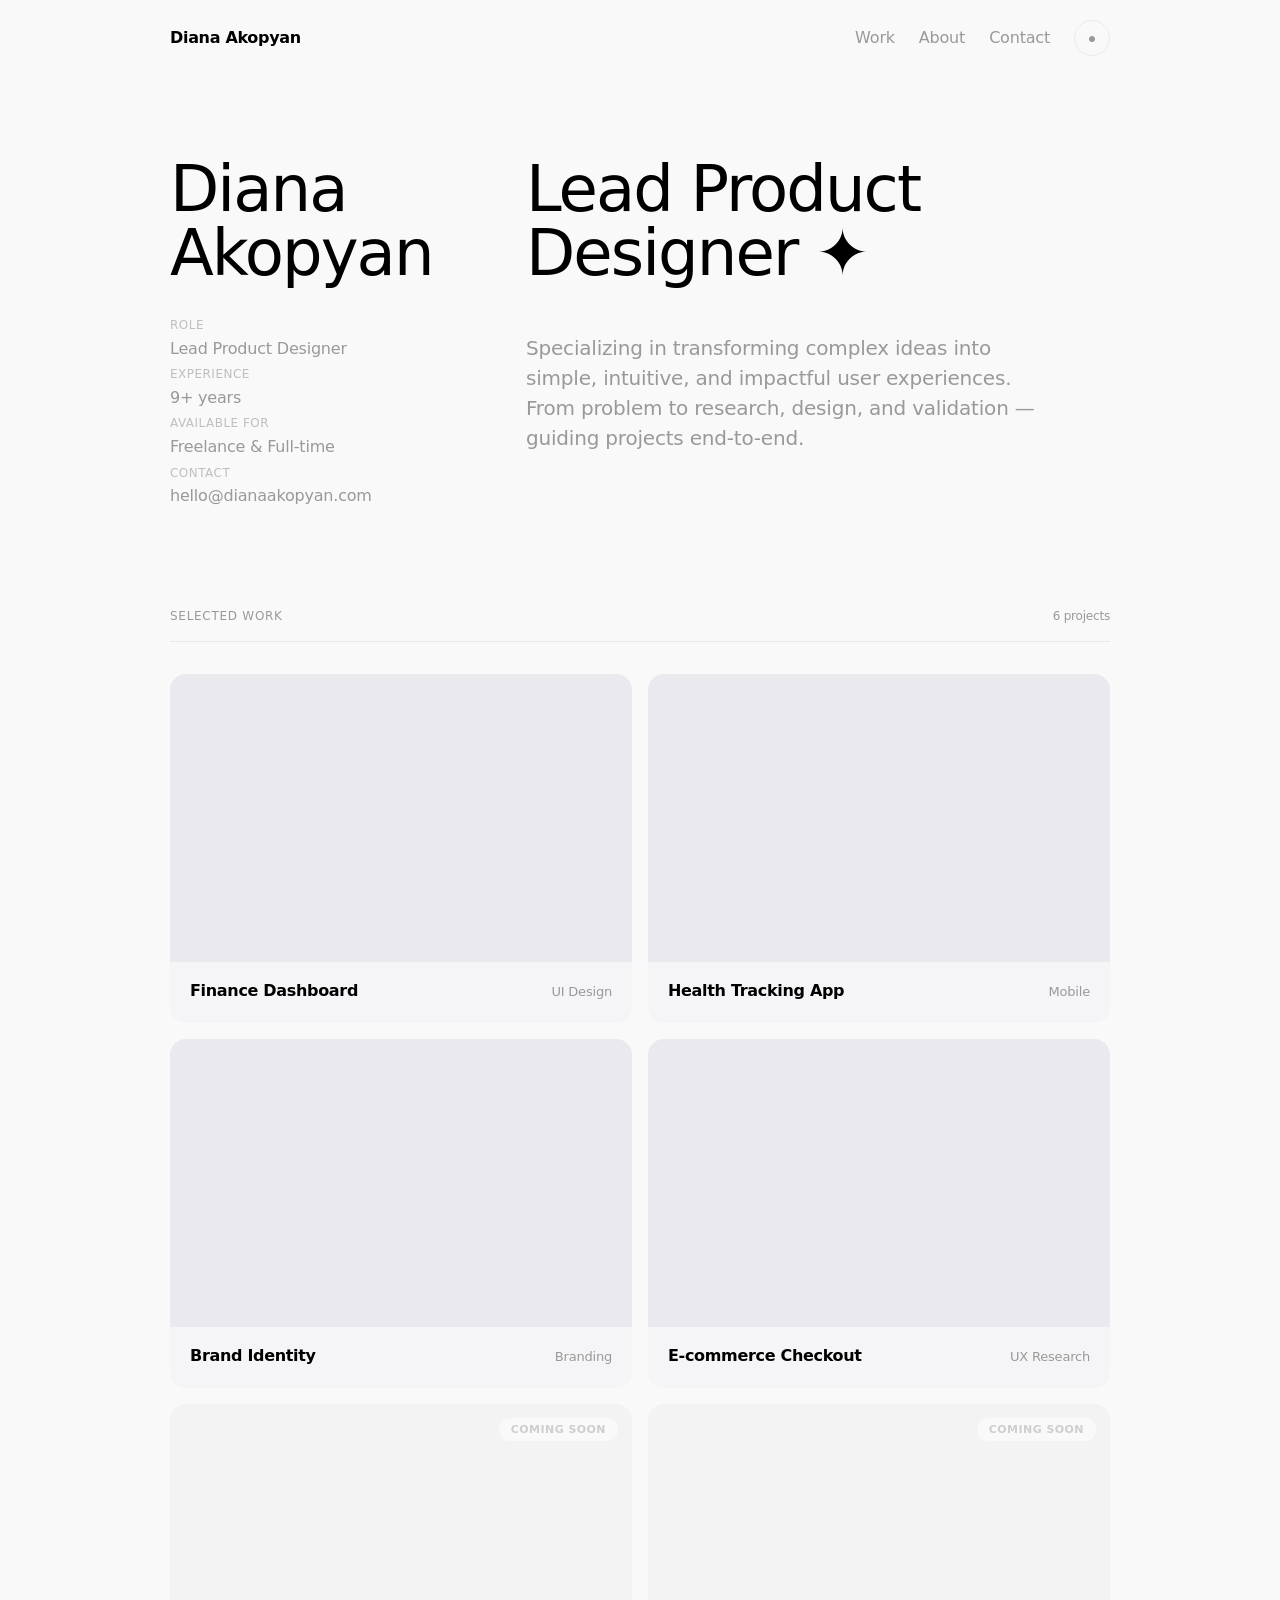
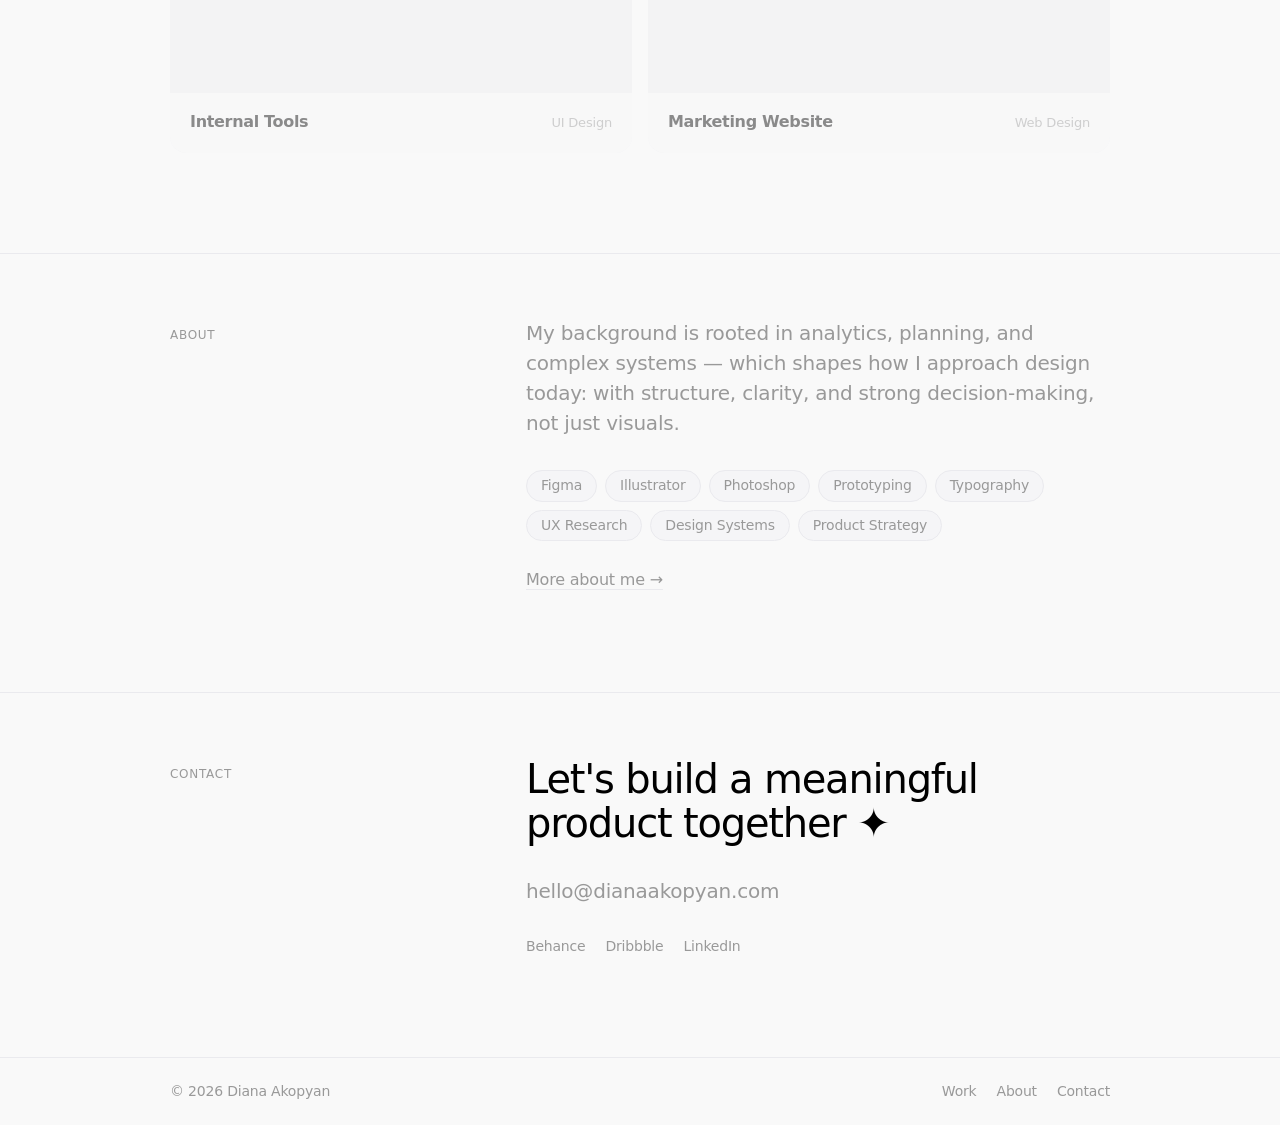
==== commit 3f828483: "Add real bio content, create about.html" ====
--- a/index.html
+++ b/index.html
@@ -3,7 +3,7 @@
 <head>
   <meta charset="UTF-8" />
   <meta name="viewport" content="width=device-width, initial-scale=1.0" />
-  <title>Diana Akopyan — Designer</title>
+  <title>Diana Akopyan — Lead Product Designer</title>
   <link rel="stylesheet" href="css/styles.css" />
 </head>
 <body>
@@ -14,7 +14,7 @@
       <a href="#" class="header__logo">Diana Akopyan</a>
       <nav class="header__nav">
         <a href="#work" class="header__link">Work</a>
-        <a href="#about" class="header__link">About</a>
+        <a href="about.html" class="header__link">About</a>
         <a href="#contact" class="header__link">Contact</a>
         <button class="theme-toggle" id="themeToggle" aria-label="Toggle theme">●</button>
       </nav>
@@ -29,7 +29,7 @@
     <button class="mobile-menu__close" id="menuClose" aria-label="Close">✕</button>
     <nav class="mobile-menu__nav">
       <a href="#work" class="mobile-menu__link">Work</a>
-      <a href="#about" class="mobile-menu__link">About</a>
+      <a href="about.html" class="mobile-menu__link">About</a>
       <a href="#contact" class="mobile-menu__link">Contact</a>
     </nav>
   </div>
@@ -45,11 +45,11 @@
             <div class="intro-grid__meta">
               <div class="intro-grid__meta-item">
                 <span class="intro-grid__meta-label">Role</span>
-                Product Designer
-              </div>
-              <div class="intro-grid__meta-item">
-                <span class="intro-grid__meta-label">Based in</span>
-                [City], [Country]
+                Lead Product Designer
+              </div>
+              <div class="intro-grid__meta-item">
+                <span class="intro-grid__meta-label">Experience</span>
+                9+ years
               </div>
               <div class="intro-grid__meta-item">
                 <span class="intro-grid__meta-label">Available for</span>
@@ -62,9 +62,9 @@
             </div>
           </div>
           <div class="intro-grid__right">
-            <p class="intro-grid__role">Digital Product<br />Designer ✦</p>
+            <p class="intro-grid__role">Lead Product<br />Designer ✦</p>
             <p class="intro-grid__bio">
-              5+ years designing interfaces that solve real problems — from early research to final handoff. I work with startups and established teams to build products people actually want to use.
+              Specializing in transforming complex ideas into simple, intuitive, and impactful user experiences. From problem to research, design, and validation — guiding projects end-to-end.
             </p>
           </div>
         </div>
@@ -136,7 +136,7 @@
       </div>
     </section>
 
-    <!-- ABOUT -->
+    <!-- ABOUT (teaser) -->
     <section class="about" id="about">
       <div class="wrap">
         <div class="about__grid">
@@ -145,7 +145,7 @@
           </div>
           <div class="about__content">
             <p class="about__text">
-              I'm a product designer focused on creating interfaces that are both clear and functional. My process starts with understanding the problem — through user research, system mapping, and close collaboration with teams.
+              My background is rooted in analytics, planning, and complex systems — which shapes how I approach design today: with structure, clarity, and strong decision-making, not just visuals.
             </p>
             <div class="about__skills">
               <span class="skill-tag">Figma</span>
@@ -155,8 +155,9 @@
               <span class="skill-tag">Typography</span>
               <span class="skill-tag">UX Research</span>
               <span class="skill-tag">Design Systems</span>
-              <span class="skill-tag">Sketch</span>
-            </div>
+              <span class="skill-tag">Product Strategy</span>
+            </div>
+            <a href="about.html" class="about__more">More about me →</a>
           </div>
         </div>
       </div>
@@ -170,7 +171,7 @@
             <span class="contact__label">Contact</span>
           </div>
           <div class="contact__content">
-            <p class="contact__headline">Let's work<br />together ✦</p>
+            <p class="contact__headline">Let's build a meaningful<br />product together ✦</p>
             <a href="mailto:hello@dianaakopyan.com" class="contact__email">hello@dianaakopyan.com</a>
             <div class="contact__socials">
               <a href="#" class="contact__social-link">Behance</a>
@@ -190,7 +191,7 @@
       <span class="footer__copy">© 2026 Diana Akopyan</span>
       <nav class="footer__nav">
         <a href="#work" class="footer__link">Work</a>
-        <a href="#about" class="footer__link">About</a>
+        <a href="about.html" class="footer__link">About</a>
         <a href="#contact" class="footer__link">Contact</a>
       </nav>
     </div>
--- a/css/styles.css
+++ b/css/styles.css
@@ -456,6 +456,131 @@
   border-color: var(--text);
 }
 
+.about__more {
+  display: inline-block;
+  margin-top: 28px;
+  font-size: 16px;
+  font-weight: 500;
+  color: var(--muted);
+  text-decoration: underline;
+  text-decoration-color: var(--border);
+  text-underline-offset: 4px;
+  transition: color 0.2s, text-decoration-color 0.2s;
+}
+
+.about__more:hover {
+  color: var(--text);
+  text-decoration-color: var(--text);
+}
+
+/* ========================
+   ABOUT PAGE
+   ======================== */
+.about-page {
+  padding: 64px 0 100px;
+}
+
+.about-page__intro {
+  margin-bottom: 80px;
+}
+
+.about-page__headline {
+  font-size: 64px;
+  font-weight: 300;
+  letter-spacing: -0.03em;
+  line-height: 1.05;
+  color: var(--text);
+  margin-bottom: 40px;
+  max-width: 700px;
+}
+
+.about-page__lead {
+  font-size: 24px;
+  font-weight: 500;
+  color: var(--muted);
+  line-height: 1.5;
+  max-width: 620px;
+  letter-spacing: -0.01em;
+}
+
+.about-section {
+  padding: 48px 0;
+  border-top: 1px solid var(--border);
+  display: grid;
+  grid-template-columns: 1fr 2fr;
+  gap: 64px;
+}
+
+.about-section__label {
+  font-size: 12px;
+  font-weight: 500;
+  letter-spacing: 0.06em;
+  text-transform: uppercase;
+  color: var(--muted);
+  padding-top: 4px;
+}
+
+.about-section__content {}
+
+.about-section__text {
+  font-size: 20px;
+  font-weight: 500;
+  color: var(--muted);
+  line-height: 1.6;
+  margin-bottom: 20px;
+  max-width: 560px;
+}
+
+.about-section__text:last-child { margin-bottom: 0; }
+
+.about-fit {
+  display: grid;
+  grid-template-columns: repeat(2, 1fr);
+  gap: 24px;
+}
+
+.about-fit__col {}
+
+.about-fit__title {
+  font-size: 14px;
+  font-weight: 600;
+  letter-spacing: -0.01em;
+  color: var(--text);
+  margin-bottom: 16px;
+}
+
+.about-fit__list {
+  display: flex;
+  flex-direction: column;
+  gap: 12px;
+}
+
+.about-fit__item {
+  font-size: 16px;
+  font-weight: 500;
+  color: var(--muted);
+  line-height: 1.5;
+  padding-left: 20px;
+  position: relative;
+}
+
+.about-fit__item::before {
+  content: '—';
+  position: absolute;
+  left: 0;
+  color: var(--border);
+}
+
+@media (max-width: 640px) {
+  .about-page__headline { font-size: 36px; }
+  .about-page__lead { font-size: 18px; }
+  .about-section {
+    grid-template-columns: 1fr;
+    gap: 20px;
+  }
+  .about-fit { grid-template-columns: 1fr; }
+}
+
 @media (max-width: 640px) {
   .about__grid {
     grid-template-columns: 1fr;
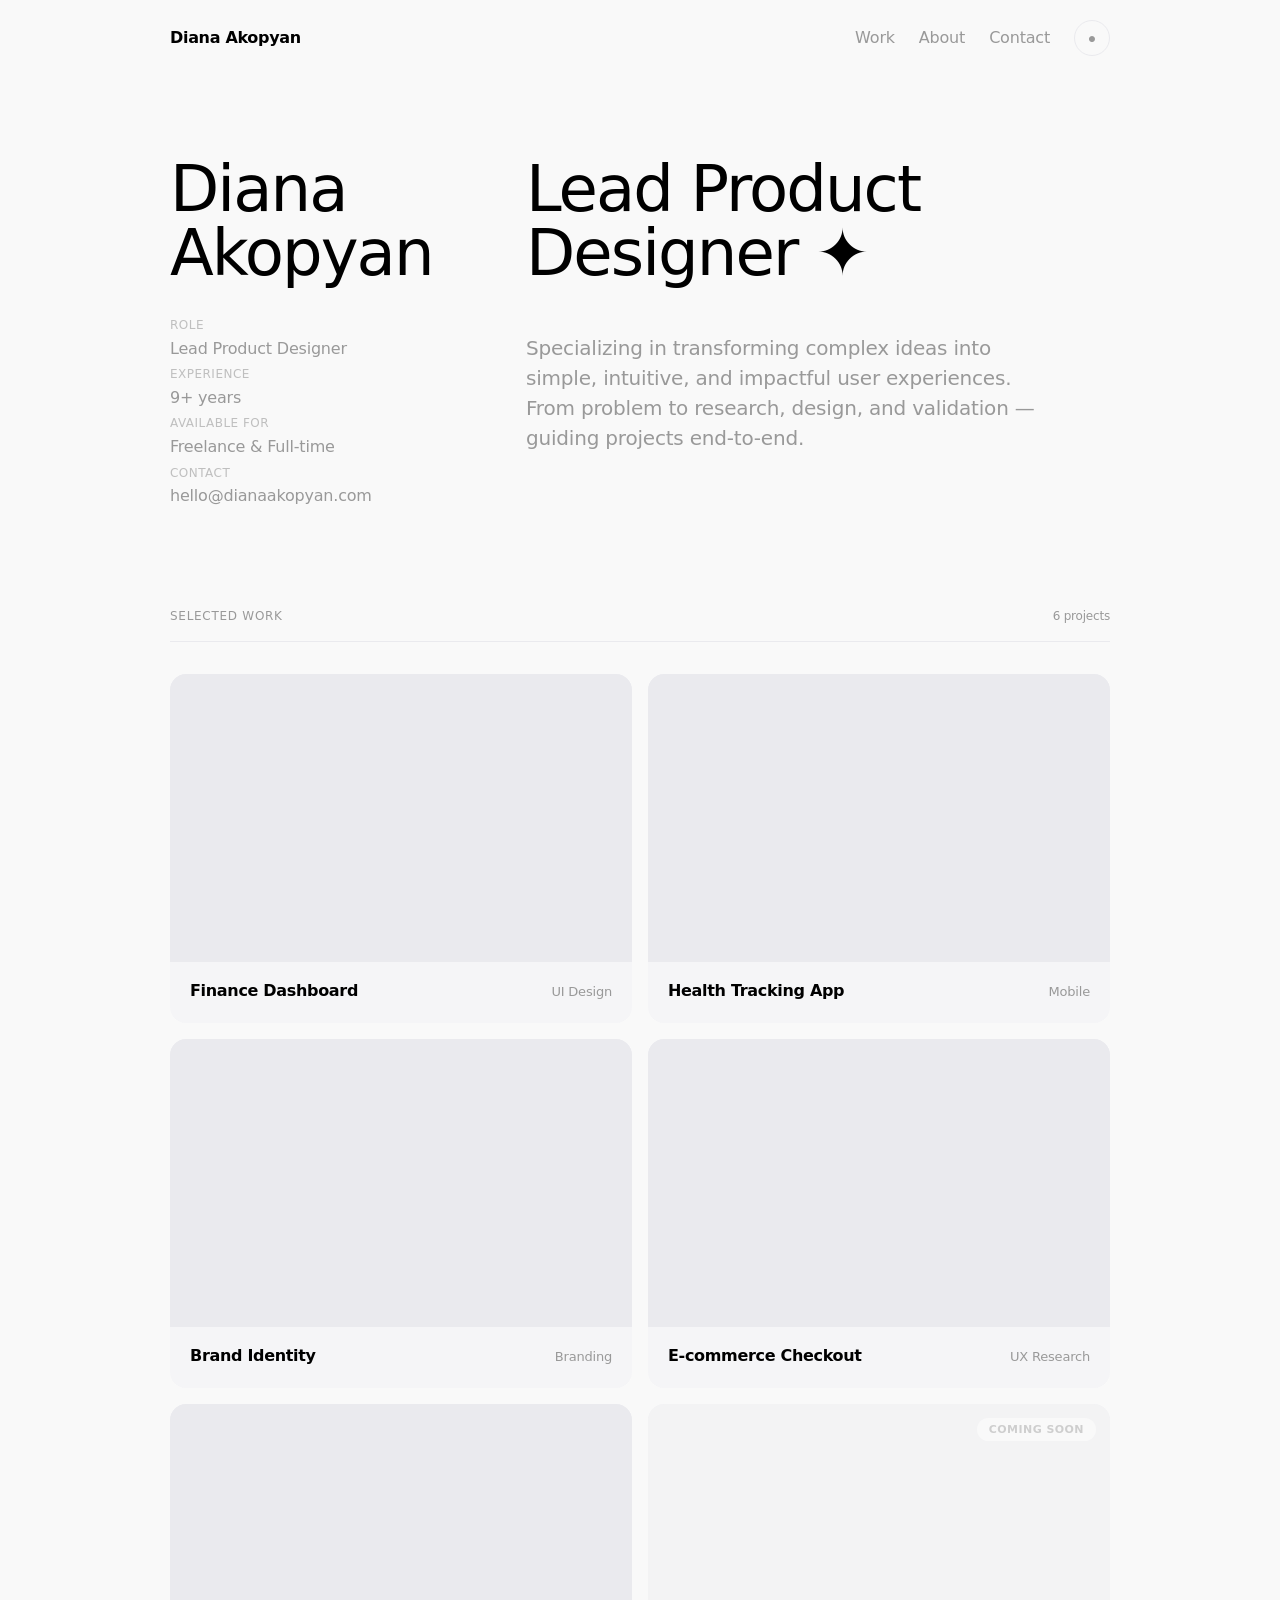
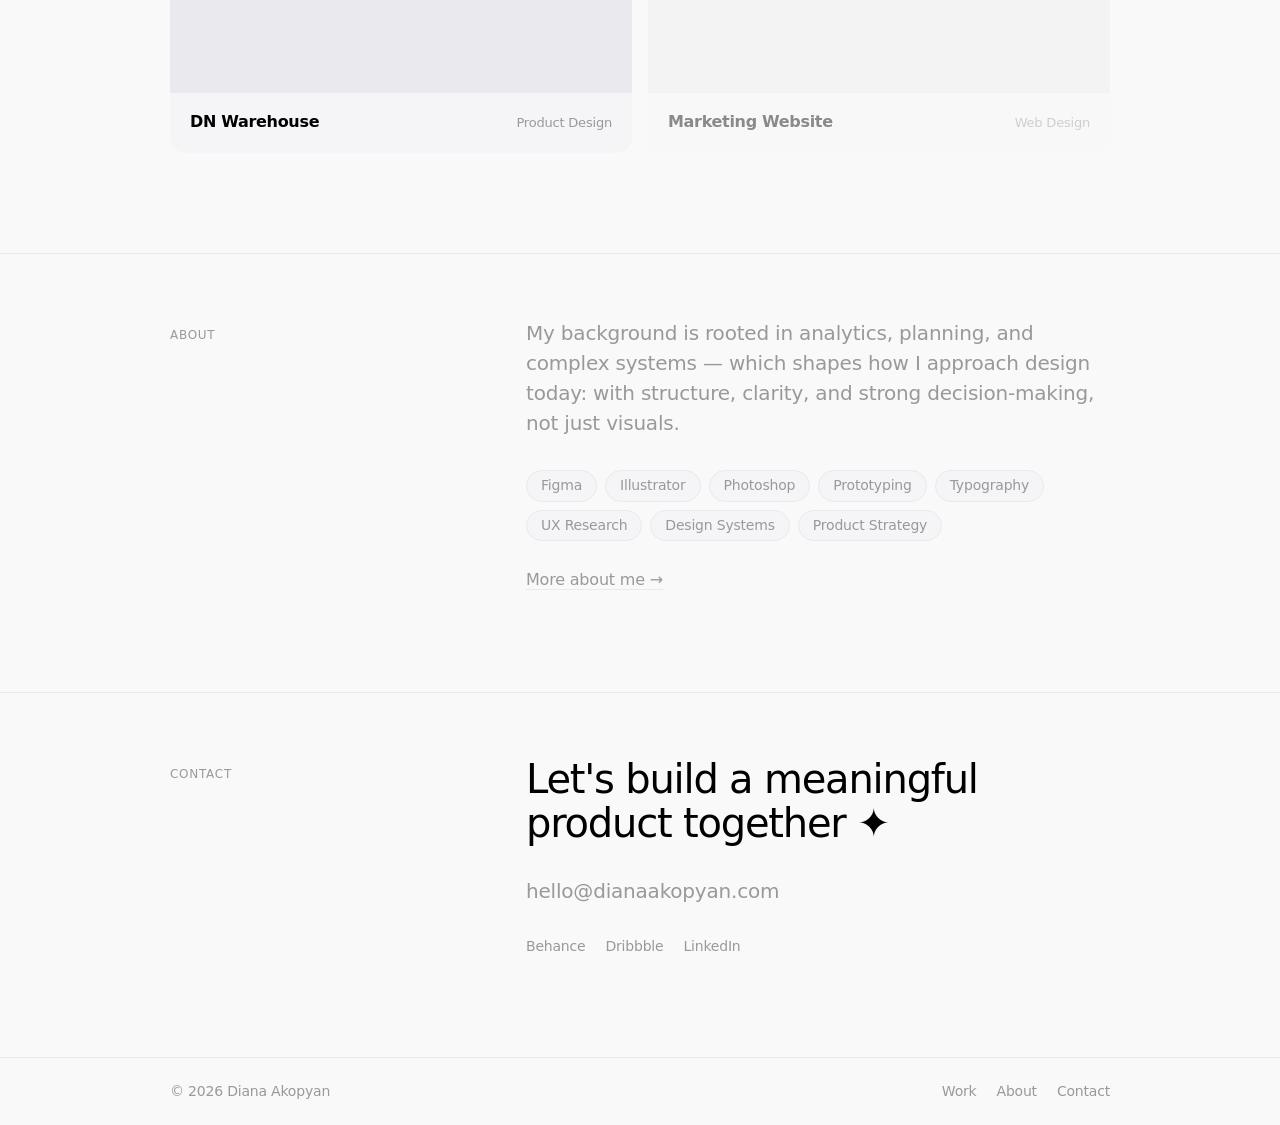
==== commit d4d66df9: "Add DN Warehouse case study page" ====
--- a/index.html
+++ b/index.html
@@ -112,15 +112,13 @@
             </div>
           </a>
 
-          <div class="work__card work__card--soon">
-            <div class="work__card-image">
-              <span class="work__card-soon-badge">Coming soon</span>
-            </div>
-            <div class="work__card-body">
-              <span class="work__card-name">Internal Tools</span>
-              <span class="work__card-tag">UI Design</span>
-            </div>
-          </div>
+          <a href="cases/dn-warehouse.html" class="work__card">
+            <div class="work__card-image"></div>
+            <div class="work__card-body">
+              <span class="work__card-name">DN Warehouse</span>
+              <span class="work__card-tag">Product Design</span>
+            </div>
+          </a>
 
           <div class="work__card work__card--soon">
             <div class="work__card-image">
--- a/css/styles.css
+++ b/css/styles.css
@@ -871,3 +871,100 @@
   .case-image-row { grid-template-columns: 1fr; }
   .case-result { grid-template-columns: repeat(2, 1fr); }
 }
+
+/* ========================
+   CASE EXTENDED COMPONENTS
+   ======================== */
+
+/* Large statement heading inside case sections */
+.case-statement {
+  font-size: 28px;
+  font-weight: 300;
+  letter-spacing: -0.02em;
+  line-height: 1.2;
+  color: var(--text);
+  margin: 48px 0 20px;
+}
+
+@media (min-width: 640px) {
+  .case-statement { font-size: 32px; }
+}
+
+/* Blockquote annotation: ↳ note */
+.case-quote {
+  border-left: 2px solid var(--border);
+  padding: 10px 0 10px 20px;
+  margin: 24px 0;
+  font-size: 16px;
+  font-weight: 500;
+  font-style: italic;
+  color: var(--muted);
+  line-height: 1.6;
+}
+
+/* Labeled image placeholder */
+.case-img-placeholder {
+  width: 100%;
+  background: var(--card-image);
+  border-radius: 12px;
+  margin: 32px 0;
+  display: flex;
+  align-items: center;
+  justify-content: center;
+  min-height: 60px;
+}
+
+.case-img-placeholder--wide  { aspect-ratio: 16 / 9; }
+.case-img-placeholder--tall  { aspect-ratio: 4 / 3; }
+.case-img-placeholder--short { aspect-ratio: 21 / 9; }
+
+.case-img-placeholder__label {
+  font-size: 13px;
+  font-weight: 500;
+  color: var(--muted);
+  opacity: 0.6;
+  letter-spacing: 0.01em;
+}
+
+/* Results strip at page bottom */
+.case-results {
+  display: grid;
+  grid-template-columns: repeat(3, 1fr);
+  gap: 32px;
+  padding: 48px 0 0;
+  border-top: 1px solid var(--border);
+  margin-top: 64px;
+}
+
+.case-results__num {
+  font-size: 48px;
+  font-weight: 300;
+  letter-spacing: -0.03em;
+  color: var(--text);
+  line-height: 1;
+  margin-bottom: 8px;
+}
+
+.case-results__desc {
+  font-size: 15px;
+  font-weight: 500;
+  color: var(--muted);
+  line-height: 1.4;
+}
+
+.case-results__note {
+  grid-column: 1 / -1;
+  font-size: 16px;
+  font-weight: 500;
+  color: var(--muted);
+  line-height: 1.6;
+  padding-top: 32px;
+  border-top: 1px solid var(--border);
+  margin-top: 16px;
+}
+
+@media (max-width: 640px) {
+  .case-results { grid-template-columns: repeat(2, 1fr); }
+  .case-results__num { font-size: 36px; }
+  .case-statement { font-size: 22px; margin: 32px 0 16px; }
+}
